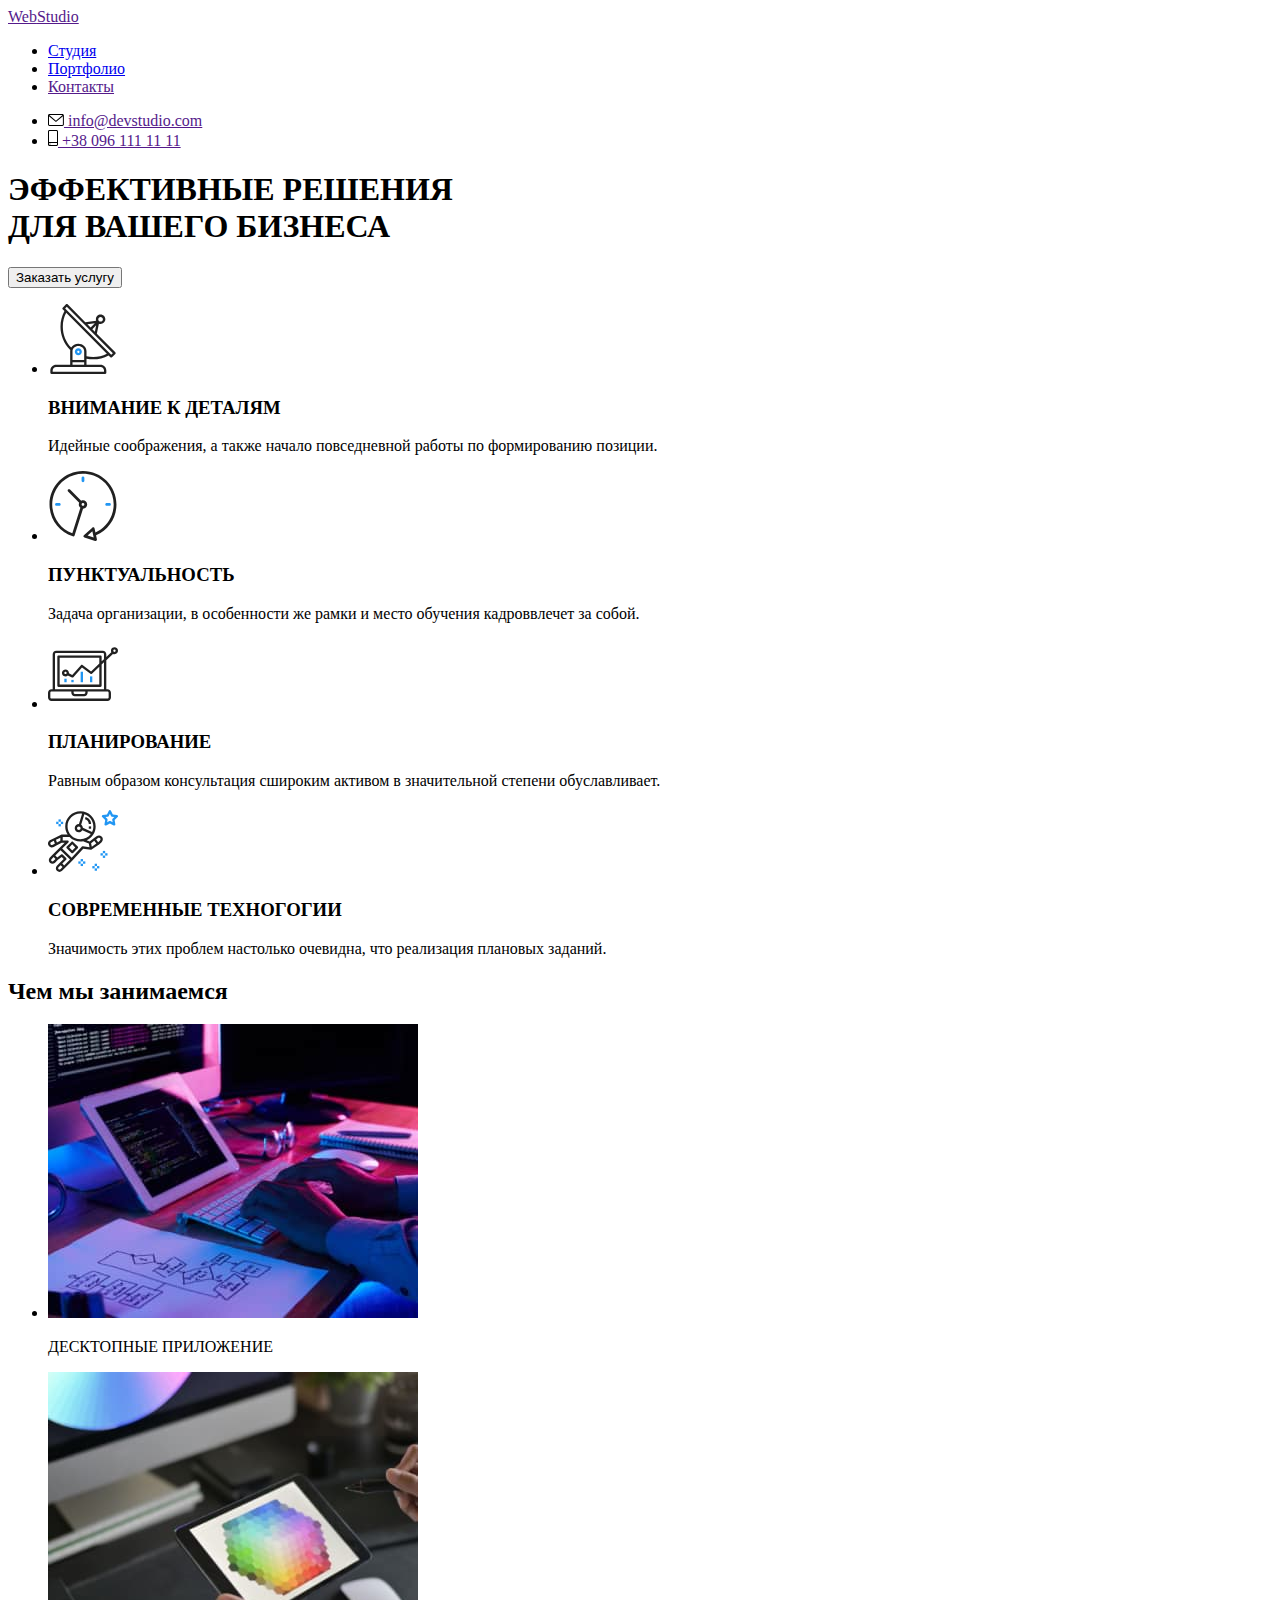
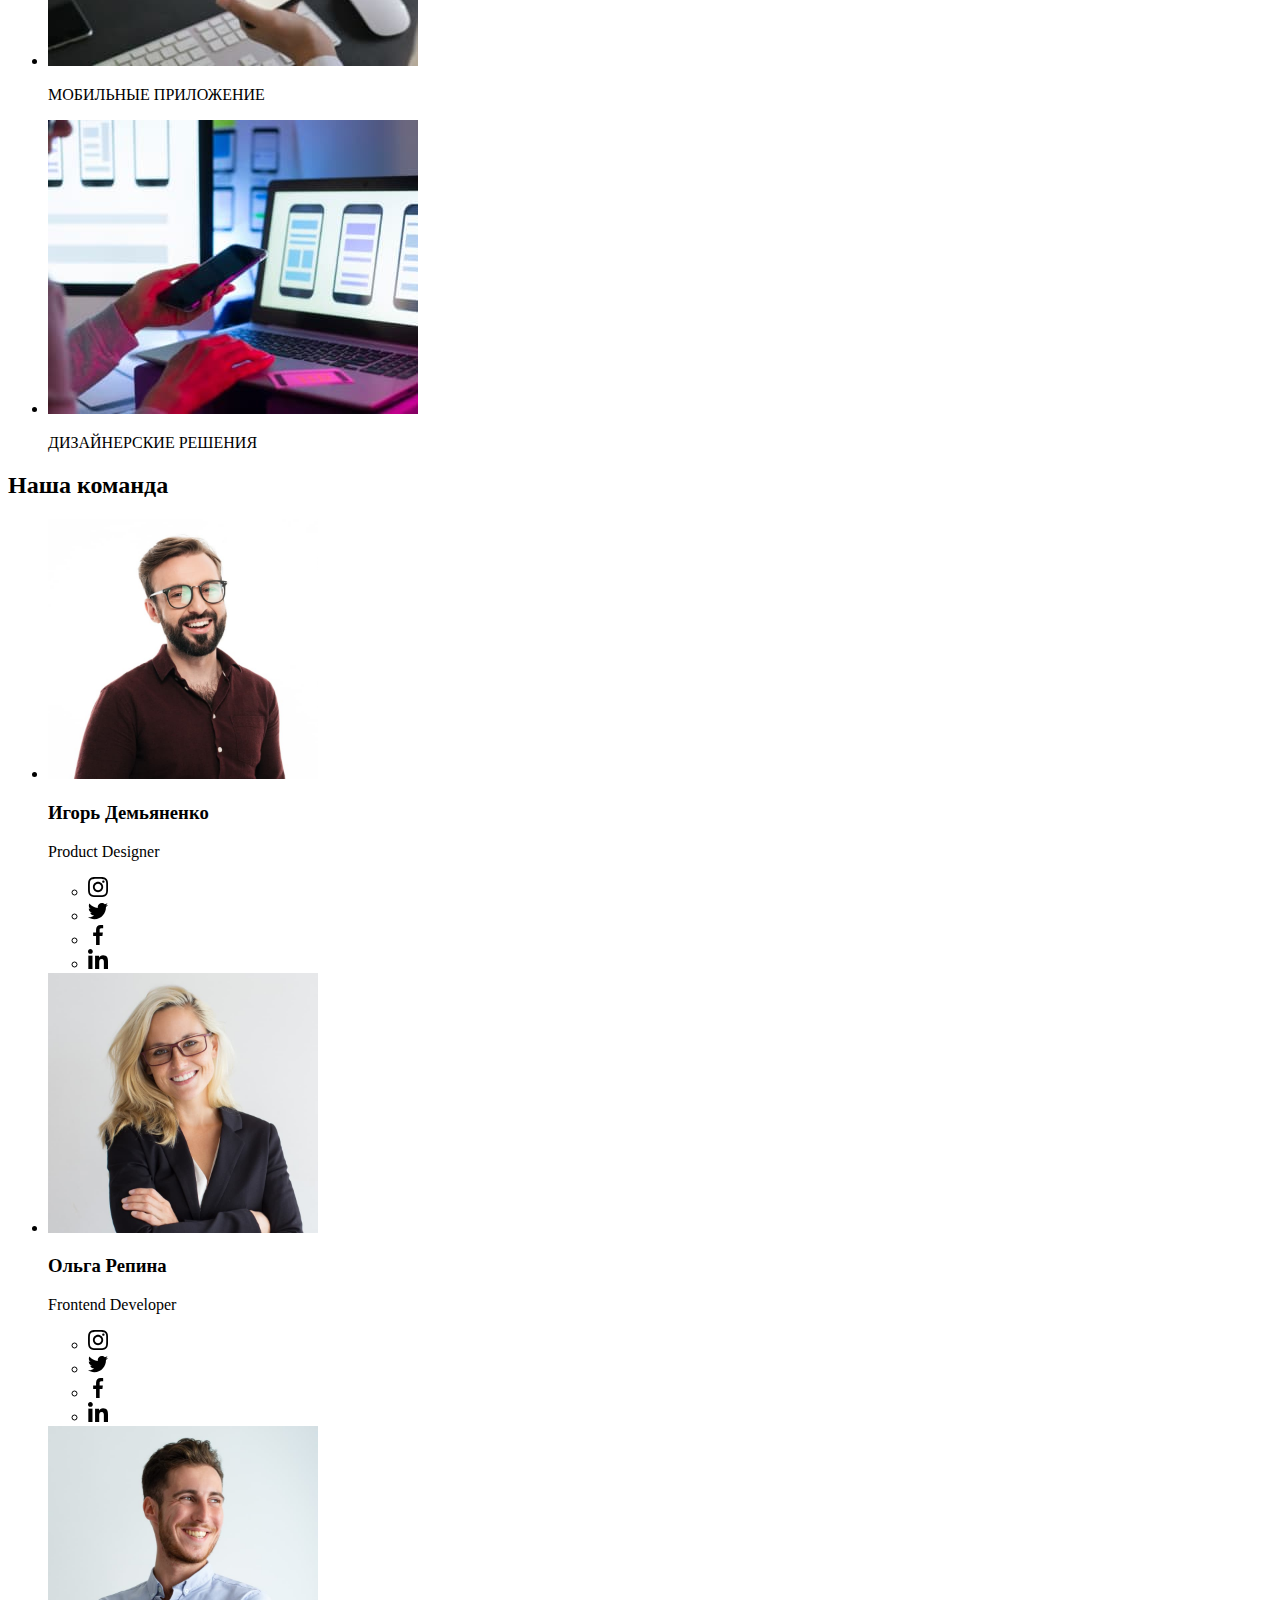
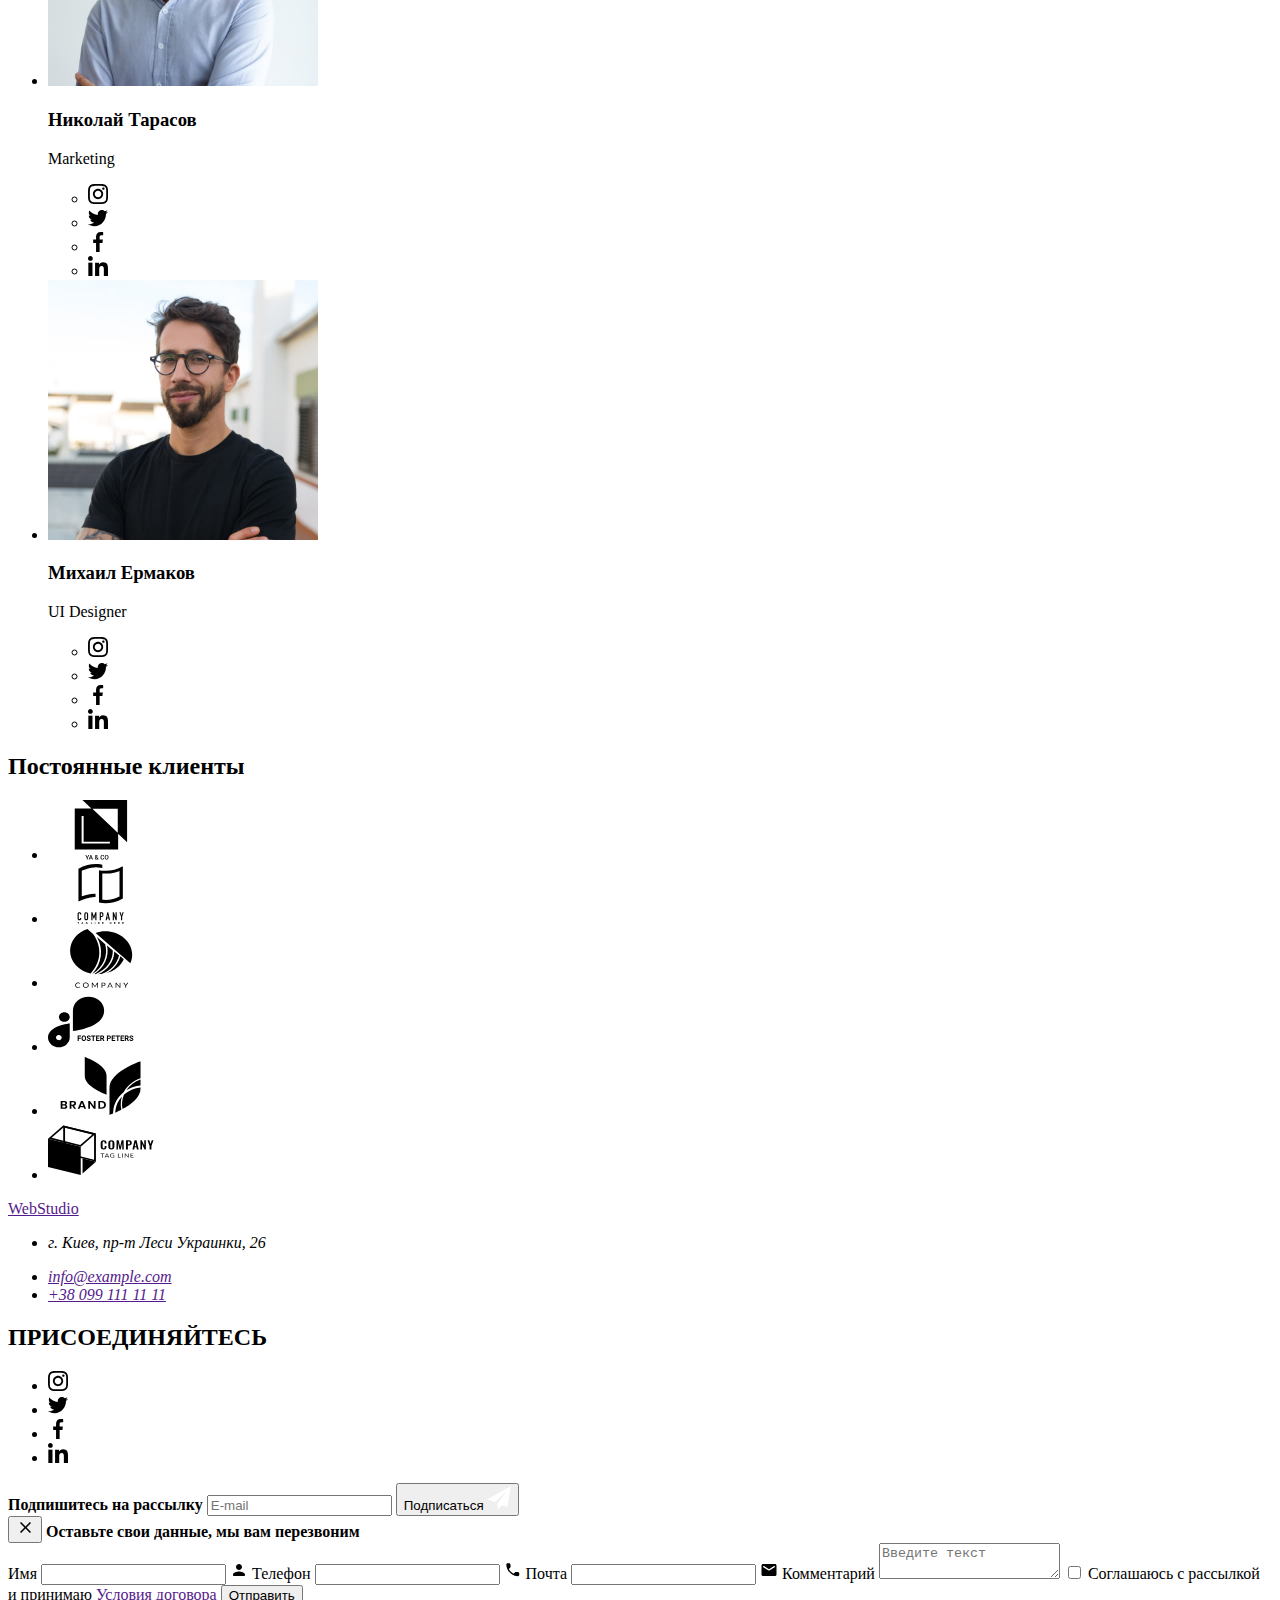
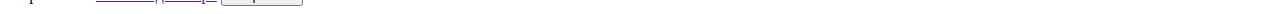
==== index.html @ acc5af5a "sass" ====
<!DOCTYPE html>
<html lang="en">
<head>
    <meta charset="UTF-8">
    <meta http-equiv="X-UA-Compatible" content="IE=edge">
    <meta name="viewport" content="width=device-width, initial-scale=1.0">
    <title>Document</title>
    <link rel="preconnect" href="https://fonts.googleapis.com">
<link rel="preconnect" href="https://fonts.gstatic.com" crossorigin>
<link href="https://fonts.googleapis.com/css2?family=Roboto:ital,wght@0,400;0,500;0,700;0,900;1,400;1,500;1,700;1,900&display=swap" rel="stylesheet">
<link rel="stylesheet" href="https://cdnjs.cloudflare.com/ajax/libs/modern-normalize/1.1.0/modern-normalize.min.css" integrity="sha512-wpPYUAdjBVSE4KJnH1VR1HeZfpl1ub8YT/NKx4PuQ5NmX2tKuGu6U/JRp5y+Y8XG2tV+wKQpNHVUX03MfMFn9Q==" crossorigin="anonymous" referrerpolicy="no-referrer" />
    
    <link rel="preconnect" href="https://fonts.googleapis.com">
    <link rel="preconnect" href="https://fonts.googleapis.com">
    <link rel="preconnect" href="https://fonts.gstatic.com" crossorigin>
    <link href="https://fonts.googleapis.com/css2?family=Raleway:wght@700&display=swap" rel="stylesheet">
    <link rel="stylesheet" href="./CSS/main.min.css">
<body class="body">
    <!-- header -->
   <header class="header-box">
       <div class="container flex">     
       <nav class="flex"><a href="" class="logo" lang="en">
        <span class="web">Web</span>Studio</a>
   <ul class="style-nav">
    <li class="list-style-main"><a href="./index.html" class="link-main currents">Студия</a></li>
    <li class="list-style"><a href="./porfolio.html" class="link"> Портфолио</a></li>
    <li class="list-style"> <a href="" class="link"> Контакты</a></li>
</ul>
    </nav>
    
        <ul class="auth-nav">
        <li class="linknav-list-left">
            <a href="" class="linknav linknav">
                <svg class="header-icon icon-left" width="16" height="12"><use href="./images/icons/sprite.svg#icon-envelope"></use></svg>
info@devstudio.com</a></li>
        <li class="linknav-list"><a href="" class="linknav">
            <svg class="header-icon" width="10" height="16"><use href="./images/icons/sprite.svg#icon-smartphone"></use></svg>
       +38 096 111 11 11</a></li>
        
    </ul>
    </div>
</header>


<main>
    <!-- ===========HERO============== -->

    <section class="main-title">
        <div class="container">
        <h1 class="title">ЭФФЕКТИВНЫЕ РЕШЕНИЯ<br>ДЛЯ ВАШЕГО БИЗНЕСА </h1>
        <button type="button" class="button" data-modal-open>Заказать услугу</button>
        </div>
    </section>



<section class="section">
<div class="container">

    <ul class="about">
        <li class="list"> <div class="bloks"> <svg width="70" height="70"><use href="./images/icons/sprite.svg#icon-antenna1"></use></svg>
</div><h3 class="headlines">ВНИМАНИЕ К ДЕТАЛЯМ</h3>
           <p class="plist">Идейные соображения, а также начало повседневной работы по формированию позиции.</p></li>
            <li class="list"> <div class="bloks">
<svg width="70" height="70"><use href="./images/icons/sprite.svg#icon-clock2"></use></svg>
</div><h3 class="headlines">ПУНКТУАЛЬНОСТЬ</h3>
               <p class="plist">Задача организации, в особенности же рамки и место обучения кадроввлечет за собой.</p></li>
                <li class="list"> <div class="bloks"><svg width="70" height="70"><use href="./images/icons/sprite.svg#icon-diagram3" ></use></svg>
</div><h3 class="headlines">ПЛАНИРОВАНИЕ</h3>
                   <p class="plist"> Равным образом консультация сшироким активом в значительной степени обуславливает.</p></li>
                    <li class="list"> <div class="bloks"><svg width="70" height="70"><use href="./images/icons/sprite.svg#icon-astronaut4"></use></svg>
</div><h3 class="headlines">СОВРЕМЕННЫЕ ТЕХНОГОГИИ</h3>
                       <p class="plist"> Значимость этих проблем настолько очевидна, что реализация плановых заданий.</p></li>
    </ul>
    </div>
    </section>
    <!-- /* ===============WHAT WE DO================= */ -->
    <section class="section section-whatwedo">
        <div class="container">
    <h2 class="main-headlines">Чем мы занимаемся</h2>
    <ul class="images">
        <li class="img-list"><div class="relat"><img src="./images/img1.jpg" width=370 height="294" alt="разработчик работает над проектом"><div class="absol"><p class="descrip">ДЕСКТОПНЫЕ ПРИЛОЖЕНИЕ</p></div></div></li>
        <li class="img-list"><div class="relat"><img src="./images/img2.jpg" width="370" height="294" alt="дизайнеры работают над мобильным приложением"><div class="absol"><p class="descrip">МОБИЛЬНЫЕ ПРИЛОЖЕНИЕ</p></div></div></li>
        <li class="img-list"><div class="relat"><img src="./images/img3.jpg" width="370" height="294" alt="креативный веб дизайнер выбирает цвет на планшете"><div class="absol"><p class="descrip">ДИЗАЙНЕРСКИЕ РЕШЕНИЯ</p></div></div></li>
    </ul>
    </div>
</section>

<!-- /* ==============TEAM============= */ -->
    <section class="our-team section">
        <div class="container">
        <h2 class="main-headlines-bot">Наша команда</h2>
        <ul class="all-employee">
            <li class="employee">
                
                <img src="./images/developer1.jpg" width="270" height="260" alt="Product Designer">
                <div class="cards-work"><h3 class="workers">Игорь Демьяненко</h3>
       <p class="positions">Product Designer</p><ul class="box-icons"><li class="social-link" ><a class="social-link-team" href=""><svg class="social-icon-team" height="20" width="20"><use href="./images/icons/sprite.svg#icon-instagram1"></use></svg></a></li>
    <li  class="social-link"><a href="" class="social-link-team"><svg class="social-icon-team" height="20" width="20"><use href="./images/icons/sprite.svg#icon-twitter2"></use></svg></a></li>
    <li  class="social-link"><a href="" class="social-link-team"><svg class="social-icon-team" height="20" width="20"><use href="./images/icons/sprite.svg#icon-facebook3"></use></svg></a></li>
    <li  class="social-link"><a href="" class="social-link-team"><svg class="social-icon-team" height="20" width="20"><use href="./images/icons/sprite.svg#icon-linkedin4"></use></svg></a></li></ul>
</div>
</li>

        <li class="employee">
            <img src="./images/developer2.jpg" width="270" height="260" alt="Frontend Developer">
            <div class="cards-work">
          <h3 class="workers">Ольга Репина</h3><p class="positions">Frontend Developer</p>
          <ul class="box-icons">
            <li class="social-link"><a class="social-link-team" href=""><svg class="social-icon-team" height="20" width="20"><use href="./images/icons/sprite.svg#icon-instagram1"></use></svg></a></li>
            <li class="social-link"><a class="social-link-team" href=""><svg class="social-icon-team" height="20" width="20"><use href="./images/icons/sprite.svg#icon-twitter2"></use></svg></a></li>
            <li class="social-link"><a class="social-link-team" href=""><svg class="social-icon-team" height="20" width="20"><use href="./images/icons/sprite.svg#icon-facebook3"></use></svg></a></li>
            <li class="social-link"><a class="social-link-team" href=""><svg class="social-icon-team" height="20" width="20"><use href="./images/icons/sprite.svg#icon-linkedin4"></use></svg></a></li>
          </ul>
        </div>
    </li>
        <li class="employee">
            
                <img src="./images/developer3.jpg" width="270" height="260" alt="Marketing">
                <div class="cards-work">
             <h3 class="workers">Николай Тарасов</h3><p class="positions">Marketing</p><ul class="box-icons">
                 <li class="social-link"><a class="social-link-team" href=""><svg class="social-icon-team" height="20" width="20">
                        <use href="./images/icons/sprite.svg#icon-instagram1"></use>
                    </svg></a></li>
                <li class="social-link"><a class="social-link-team" href=""><svg class="social-icon-team" height="20" width="20">
                        <use href="./images/icons/sprite.svg#icon-twitter2"></use>
                    </svg></a></li>
                <li class="social-link"><a class="social-link-team" href=""><svg class="social-icon-team" height="20" width="20">
                        <use href="./images/icons/sprite.svg#icon-facebook3"></use>
                    </svg></a></li>
                <li class="social-link"><a class="social-link-team" href=""><svg class="social-icon-team" height="20" width="20">
                        <use href="./images/icons/sprite.svg#icon-linkedin4"></use>
                    </svg></a></li>
             </ul>
</div>
    
</li>
        <li class="employee">
           
                <img src="./images/developer4.jpg" width="270" height="260" alt="UI Designer">
                <div class="cards-work">
              <h3 class="workers">Михаил Ермаков</h3><p class="positions">UI Designer</p><ul class="box-icons">
                  <li class="social-link"><a class="social-link-team" href=""><svg class="social-icon-team" height="20" width="20">
                        <use href="./images/icons/sprite.svg#icon-instagram1"></use>
                    </svg></a></li>
            <li class="social-link"><a class="social-link-team" href=""><svg class="social-icon-team" height="20" width="20">
                    <use href="./images/icons/sprite.svg#icon-twitter2"></use>
                </svg></a></li>
        <li class="social-link"><a class="social-link-team" href=""><svg class="social-icon-team" height="20" width="20">
                <use href="./images/icons/sprite.svg#icon-facebook3"></use>
            </svg></a></li>
    <li class="social-link"><a class="social-link-team" href=""><svg class="social-icon-team" height="20" width="20">
            <use href="./images/icons/sprite.svg#icon-linkedin4"></use>
        </svg></a></li></ul>
            </div>
    </li>

        </ul>
        </div>
    </section>
    <!-- ============================CLIENTS============================ -->
    <section class="section">
        <div class="container">
            <h2 class="hclient">Постоянные клиенты</h2>
<ul class="client-flex"><li class="client-list"><a class="client-link" href=""><svg class="client-icon" width="106" height="60"><use href="./images/icons/sprite2.svg#icon-group" ></use></svg></a></li>
<li class="client-list"><a class="client-link" href=""><svg class="client-icon" width="106" height="60"><use href="./images/icons/sprite2.svg#icon-group2" ></use></svg></a></li>
<li class="client-list"><a class="client-link" href=""><svg class="client-icon" width="106" height="60"><use href="./images/icons/sprite2.svg#icon-group3"></use></svg></a></li>
<li class="client-list"><a class="client-link" href=""><svg class="client-icon" width="106" height="60"><use href="./images/icons/sprite2.svg#icon-group4"></use></svg></a></li>
<li class="client-list"><a class="client-link" href=""><svg class="client-icon" width="106" height="60"><use href="./images/icons/sprite2.svg#icon-group5"></use></svg></a></li>
<li class="client-list"><a class="client-link" href=""><svg class="client-icon" width="106" height="60"><use href="./images/icons/sprite2.svg#icon-group6"></use></svg></a></li></ul>
    

        </div>
    </section>
</main>
<!-- /* ==================FOOTER====================== */ -->
    <footer class="downfooter">
        <div class="container footer-flex">
            
            <div>
        <a href="" class="logodown" lang="en">
            <span class="web">Web</span>Studio</a>
<address>
    <ul class="footer-list">
<li><p class="address">г. Киев, пр-т Леси Украинки, 26</p></li>
 <li class="list-nav"><a href="" class="linknav-footer">info@example.com</a></li>  
<li class="list-nav footer-address"> <a href="" class="linknav-footer"> +38 099 111 11 11</a></li>
</ul>
</address>
</div>
<div class="footer-social">
    <h2 class="social-h">ПРИСОЕДИНЯЙТЕСЬ</h2>
    <ul class="ul-flex"><li class="social-footer-list"><a class="social-link-footer" href=""><svg class="social-icon-footer" height="20" width="20"><use href="./images/icons/sprite.svg#icon-instagram1"></use></svg></a></li>
    <li class="social-footer-list"><a class="social-link-footer" href=""><svg class="social-icon-footer" height="20" width="20"><use href="./images/icons/sprite.svg#icon-twitter2"></use></svg></a></li>
    <li class="social-footer-list"><a class="social-link-footer" href=""><svg class="social-icon-footer" height="20" width="20"><use href="./images/icons/sprite.svg#icon-facebook3"></use></svg></a></li>
    <li class="social-footer-list"><a class="social-link-footer" href=""><svg class="social-icon-footer" height="20" width="20"><use href="./images/icons/sprite.svg#icon-linkedin4"></use></svg></a></li></ul>
</div>
<form action="footer-form">
    <b class="footer-b">Подпишитесь на рассылку</b>
    <span class="footer-span">
        <input type="email" name="user-email"  required placeholder="E-mail" class="footer-imput">
        <button type="submit" class="footer-button">Подписаться
            <svg width="24" height="24"><use href="./images/icons/sprite.svg#icon-icon-send"></use></svg>
        </button>
    </span>
</form>
</div>
    </footer>

<div class="backdrop is-hidden" data-modal>
<div class="modal">
    <button type="button" class="close-button" data-modal-close><svg height="18" width="18" class="close-icon">
        <use href=./images/icons/sprite.svg#icon-close-black-18dp-2-1></use>
    </svg>
        </button>
            <b class="modal-title">Оставьте свои данные, мы вам перезвоним</b>
            <form  class="modal-form">
            <!-- <div class="modal-field"> -->
               
                <label for="input-name" class="section-text modal-text"> Имя
                   <span class="input-wraper">
                <input type="text" id="input-name" name="user-name" class="modal-imput" minlength="2">
        <svg height="18" width="18" class="modal-icon">
            <use href=./images/icons/sprite.svg#icon-person-black-18dp-1></use>
        </svg>
    </span>
         </label>
            <label for="input-name" class="section-text modal-text"> Телефон
                <span class="input-wraper">
                    <input type="text" id="input-name"  name="user-form" class="modal-imput"
                     title="096-111-11-11"
                    required>
                    <svg height="18" width="18" class="modal-icon">
                        <use href=./images/icons/sprite.svg#icon-phone-black-18dp-1></use>
                    </svg>
                </span>
            </label>

        <label for="input-name" class="section-text modal-text">Почта
            <span class="input-wraper">
                <input type="text" id="input-name" name="user-email"
                 class="modal-imput" required>
                <svg height="18" width="18" class="modal-icon">
                    <use href=./images/icons/sprite.svg#icon-email-black-18dp-1></use>
                </svg>
            </span>
        </label>
        <label  class="section-text modal-text"> Комментарий
         <textarea name="user-comment"  class="comment" placeholder="Введите текст"></textarea>
               
        
        </label>
       <input type="checkbox" name="submit" id="accept-policy" class="modal-checkbox visual-hiden">
        <label for="accept-policy" class="modal-checkbox-label">Соглашаюсь с рассылкой и принимаю
             <a href="" class="modal-link">Условия договора</a></label>
             <button type="submit" class="modal-btn">Отправить</button>

        </form>
        
       </div>
</div>
<script src="./js/modal.js"></script>
</body>
</html>
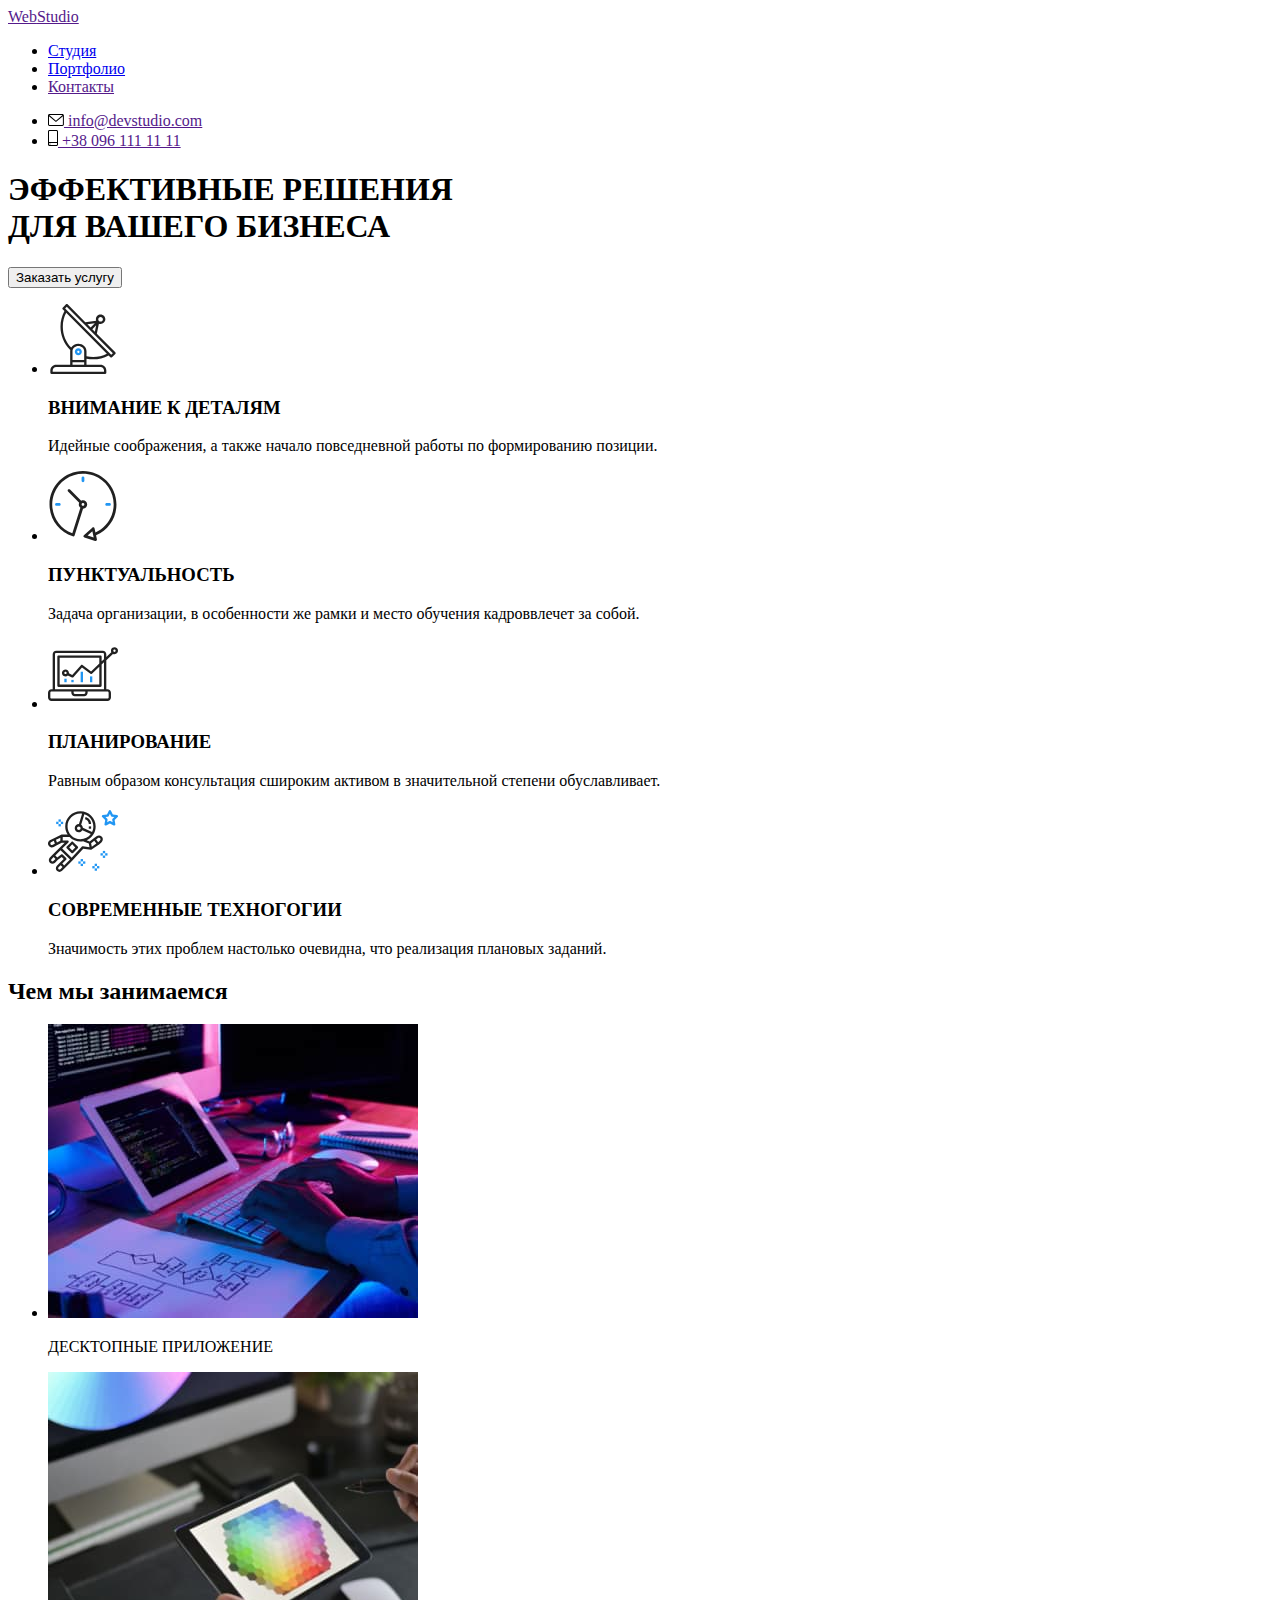
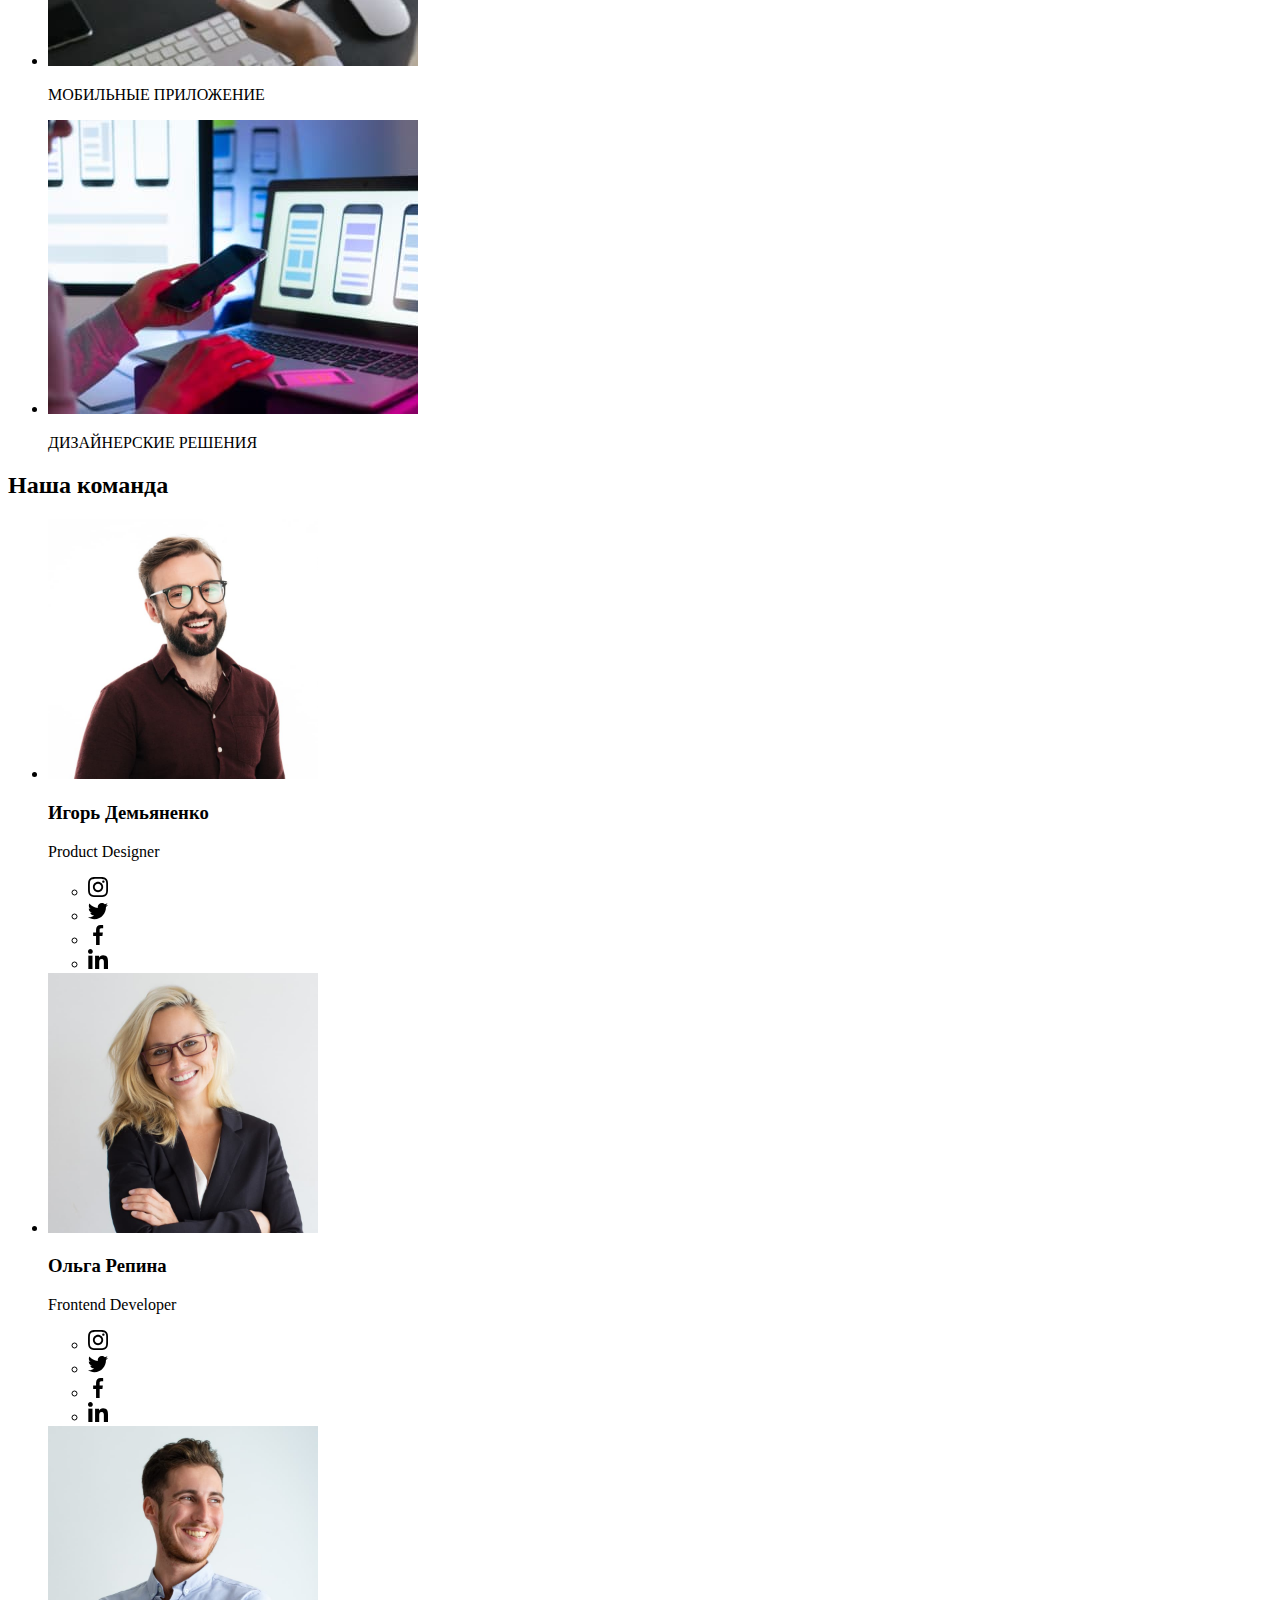
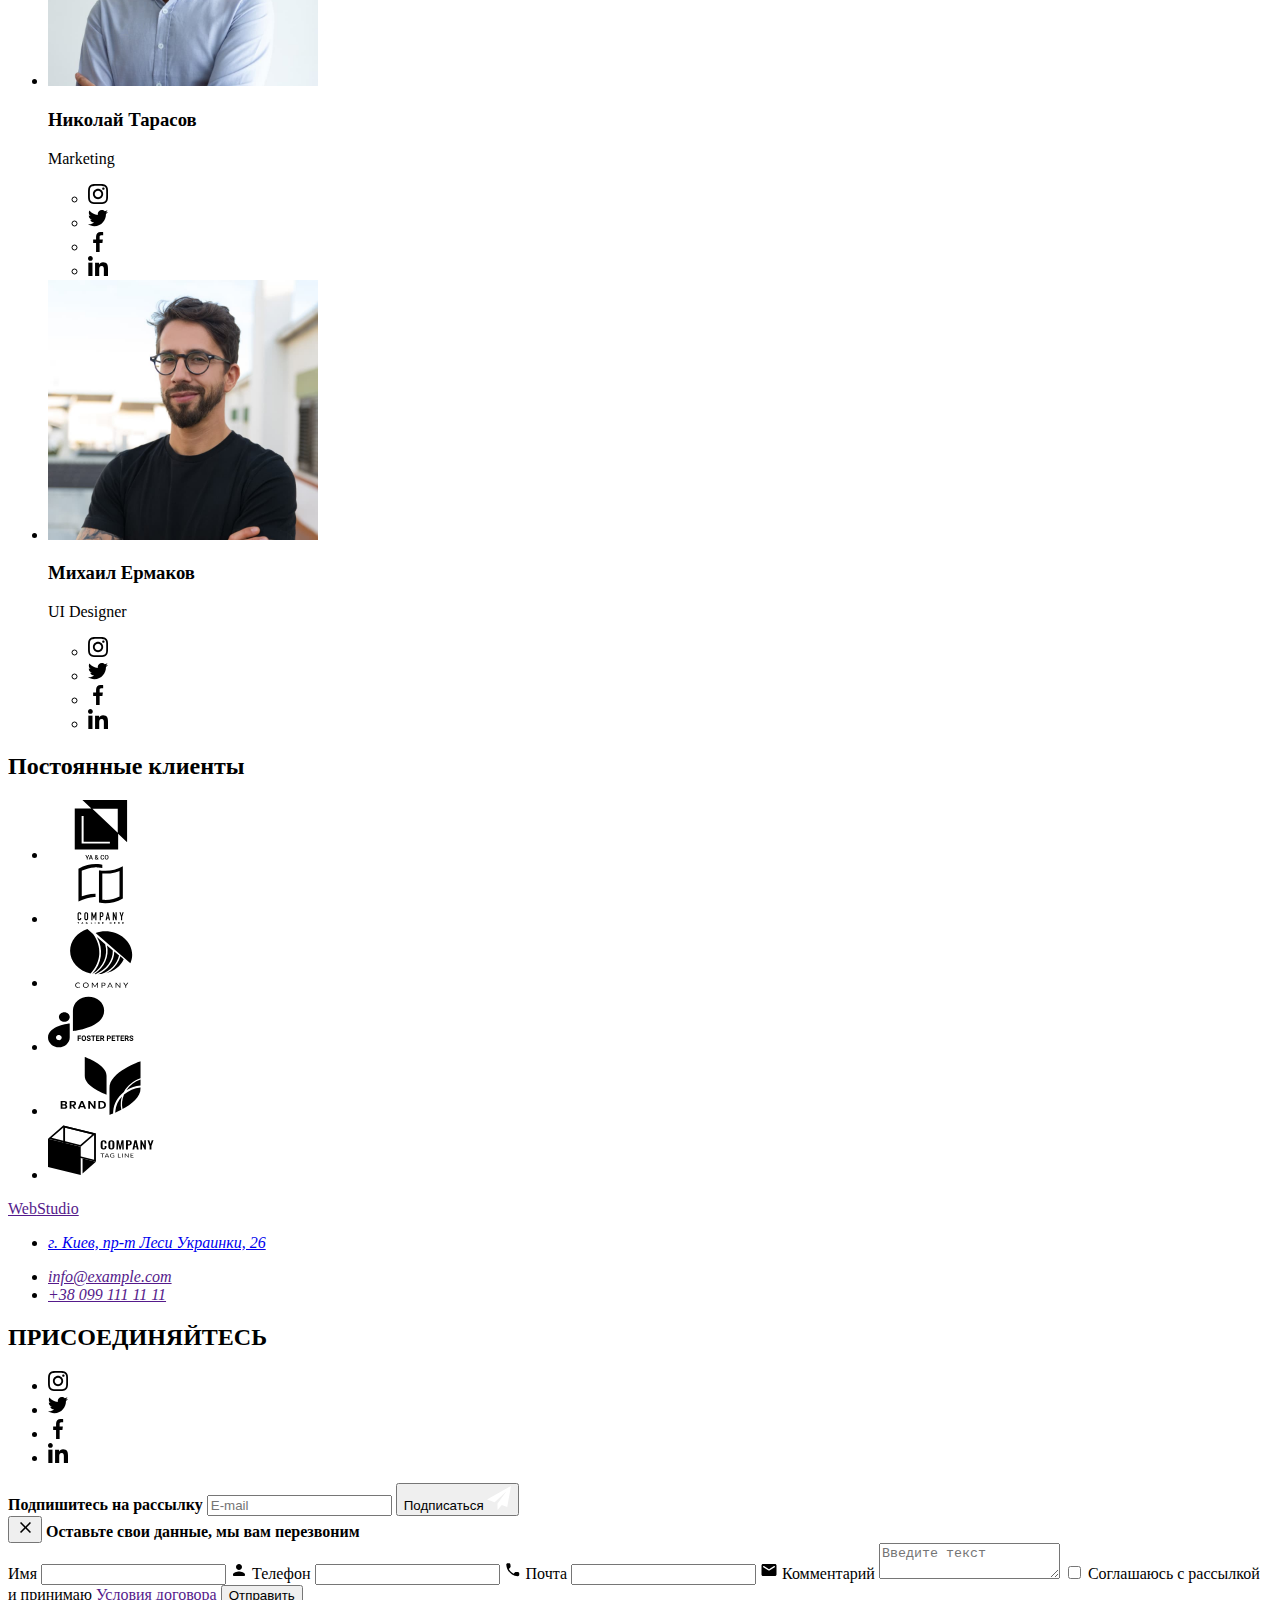
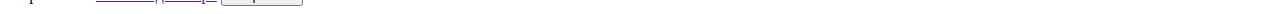
==== commit 686eec32: "rename/bem" ====
--- a/index.html
+++ b/index.html
@@ -21,19 +21,19 @@
        <div class="container flex">     
        <nav class="flex"><a href="" class="logo" lang="en">
         <span class="web">Web</span>Studio</a>
-   <ul class="style-nav">
-    <li class="list-style-main"><a href="./index.html" class="link-main currents">Студия</a></li>
-    <li class="list-style"><a href="./porfolio.html" class="link"> Портфолио</a></li>
-    <li class="list-style"> <a href="" class="link"> Контакты</a></li>
+   <ul class="menu">
+    <li class="menu__list-main"><a href="./index.html" class="menu__link-main currents">Студия</a></li>
+    <li class="menu__list"><a href="./porfolio.html" class="link"> Портфолио</a></li>
+    <li class="menu__list"> <a href="" class="link"> Контакты</a></li>
 </ul>
     </nav>
     
-        <ul class="auth-nav">
-        <li class="linknav-list-left">
-            <a href="" class="linknav linknav">
+        <ul class="menu-contact">
+        <li class="menu-contact__list-left">
+            <a href="" class="menu-contact__link">
                 <svg class="header-icon icon-left" width="16" height="12"><use href="./images/icons/sprite.svg#icon-envelope"></use></svg>
 info@devstudio.com</a></li>
-        <li class="linknav-list"><a href="" class="linknav">
+        <li class="menu-contact__list"><a href="" class="menu-contact__link">
             <svg class="header-icon" width="10" height="16"><use href="./images/icons/sprite.svg#icon-smartphone"></use></svg>
        +38 096 111 11 11</a></li>
         
@@ -174,31 +174,36 @@
     </section>
 </main>
 <!-- /* ==================FOOTER====================== */ -->
-    <footer class="downfooter">
-        <div class="container footer-flex">
+    <footer class="footer">
+        <div class="container footer__flex">
             
             <div>
         <a href="" class="logodown" lang="en">
             <span class="web">Web</span>Studio</a>
 <address>
     <ul class="footer-list">
-<li><p class="address">г. Киев, пр-т Леси Украинки, 26</p></li>
- <li class="list-nav"><a href="" class="linknav-footer">info@example.com</a></li>  
-<li class="list-nav footer-address"> <a href="" class="linknav-footer"> +38 099 111 11 11</a></li>
+<li><a class="footer__address" href="https://goo.gl/maps/vd5sE5UWaFMjiasX9"><p >г. Киев, пр-т Леси Украинки, 26</p></a></li>
+ <li class="footer__list"><a href="" class="footer__linknav">info@example.com</a></li>  
+<li class="footer__list"> <a href="" class="footer__linknav"> +38 099 111 11 11</a></li>
 </ul>
 </address>
 </div>
-<div class="footer-social">
-    <h2 class="social-h">ПРИСОЕДИНЯЙТЕСЬ</h2>
-    <ul class="ul-flex"><li class="social-footer-list"><a class="social-link-footer" href=""><svg class="social-icon-footer" height="20" width="20"><use href="./images/icons/sprite.svg#icon-instagram1"></use></svg></a></li>
-    <li class="social-footer-list"><a class="social-link-footer" href=""><svg class="social-icon-footer" height="20" width="20"><use href="./images/icons/sprite.svg#icon-twitter2"></use></svg></a></li>
-    <li class="social-footer-list"><a class="social-link-footer" href=""><svg class="social-icon-footer" height="20" width="20"><use href="./images/icons/sprite.svg#icon-facebook3"></use></svg></a></li>
-    <li class="social-footer-list"><a class="social-link-footer" href=""><svg class="social-icon-footer" height="20" width="20"><use href="./images/icons/sprite.svg#icon-linkedin4"></use></svg></a></li></ul>
+<div class="footer__social">
+    <h2 class="footer__social-h">ПРИСОЕДИНЯЙТЕСЬ</h2>
+    <ul class="footer__ul-flex">
+    <li class="footer__social-list">
+        <a class="footer__social-link" href=""><svg class="footer__social-icon" height="20" width="20"><use href="./images/icons/sprite.svg#icon-instagram1"></use></svg></a></li>
+    <li class="footer__social-list">
+        <a class="footer__social-link" href=""><svg class="footer__social-icon" height="20" width="20"><use href="./images/icons/sprite.svg#icon-twitter2"></use></svg></a></li>
+    <li class="footer__social-list">
+        <a class="footer__social-link" href=""><svg class="footer__social-icon" height="20" width="20"><use href="./images/icons/sprite.svg#icon-facebook3"></use></svg></a></li>
+    <li class="footer__social-list">
+        <a class="footer__social-link" href=""><svg class="footer__social-icon" height="20" width="20"><use href="./images/icons/sprite.svg#icon-linkedin4"></use></svg></a></li></ul>
 </div>
 <form action="footer-form">
-    <b class="footer-b">Подпишитесь на рассылку</b>
-    <span class="footer-span">
-        <input type="email" name="user-email"  required placeholder="E-mail" class="footer-imput">
+    <b class="footer-form__b">Подпишитесь на рассылку</b>
+    <span class="footer-form__span">
+        <input type="email" name="user-email"  required placeholder="E-mail" class="footer-form__imput">
         <button type="submit" class="footer-button">Подписаться
             <svg width="24" height="24"><use href="./images/icons/sprite.svg#icon-icon-send"></use></svg>
         </button>
@@ -206,7 +211,7 @@
 </form>
 </div>
     </footer>
-
+<!-- ===================END FOOTER================ -->
 <div class="backdrop is-hidden" data-modal>
 <div class="modal">
     <button type="button" class="close-button" data-modal-close><svg height="18" width="18" class="close-icon">
@@ -215,45 +220,45 @@
         </button>
             <b class="modal-title">Оставьте свои данные, мы вам перезвоним</b>
             <form  class="modal-form">
-            <!-- <div class="modal-field"> -->
+           
                
-                <label for="input-name" class="section-text modal-text"> Имя
-                   <span class="input-wraper">
-                <input type="text" id="input-name" name="user-name" class="modal-imput" minlength="2">
-        <svg height="18" width="18" class="modal-icon">
+                <label for="input-name" class="modal-form__text"> Имя
+                   <span class="modal-form__input-wrapper">
+                <input type="text" id="input-name" name="user-name" class="modal-form__input" minlength="2">
+        <svg height="18" width="18" class="modal-form__icon">
             <use href=./images/icons/sprite.svg#icon-person-black-18dp-1></use>
         </svg>
     </span>
          </label>
-            <label for="input-name" class="section-text modal-text"> Телефон
-                <span class="input-wraper">
-                    <input type="text" id="input-name"  name="user-form" class="modal-imput"
+            <label for="input-phone" class="modal-form__text"> Телефон
+                <span class="modal-form__input-wrapper">
+                    <input type="text" id="input-phone"  name="user-form" class="modal-form__input"
                      title="096-111-11-11"
                     required>
-                    <svg height="18" width="18" class="modal-icon">
+                    <svg height="18" width="18" class="modal-form__icon">
                         <use href=./images/icons/sprite.svg#icon-phone-black-18dp-1></use>
                     </svg>
                 </span>
             </label>
 
-        <label for="input-name" class="section-text modal-text">Почта
-            <span class="input-wraper">
-                <input type="text" id="input-name" name="user-email"
-                 class="modal-imput" required>
-                <svg height="18" width="18" class="modal-icon">
+        <label for="input-email" class="modal-form__text">Почта
+            <span class="modal-form__input-wrapper">
+                <input type="text" id="input-email" name="user-email"
+                 class="modal-form__input" required>
+                <svg height="18" width="18" class="modal-form__icon">
                     <use href=./images/icons/sprite.svg#icon-email-black-18dp-1></use>
                 </svg>
             </span>
         </label>
-        <label  class="section-text modal-text"> Комментарий
-         <textarea name="user-comment"  class="comment" placeholder="Введите текст"></textarea>
+        <label  class="modal-form__text"> Комментарий
+         <textarea name="user-comment"  class="modal-form__comment" placeholder="Введите текст"></textarea>
                
         
         </label>
        <input type="checkbox" name="submit" id="accept-policy" class="modal-checkbox visual-hiden">
         <label for="accept-policy" class="modal-checkbox-label">Соглашаюсь с рассылкой и принимаю
-             <a href="" class="modal-link">Условия договора</a></label>
-             <button type="submit" class="modal-btn">Отправить</button>
+             <a href="" class="modal-form__link">Условия договора</a></label>
+             <button type="submit" class="modal-form__btn">Отправить</button>
 
         </form>
         
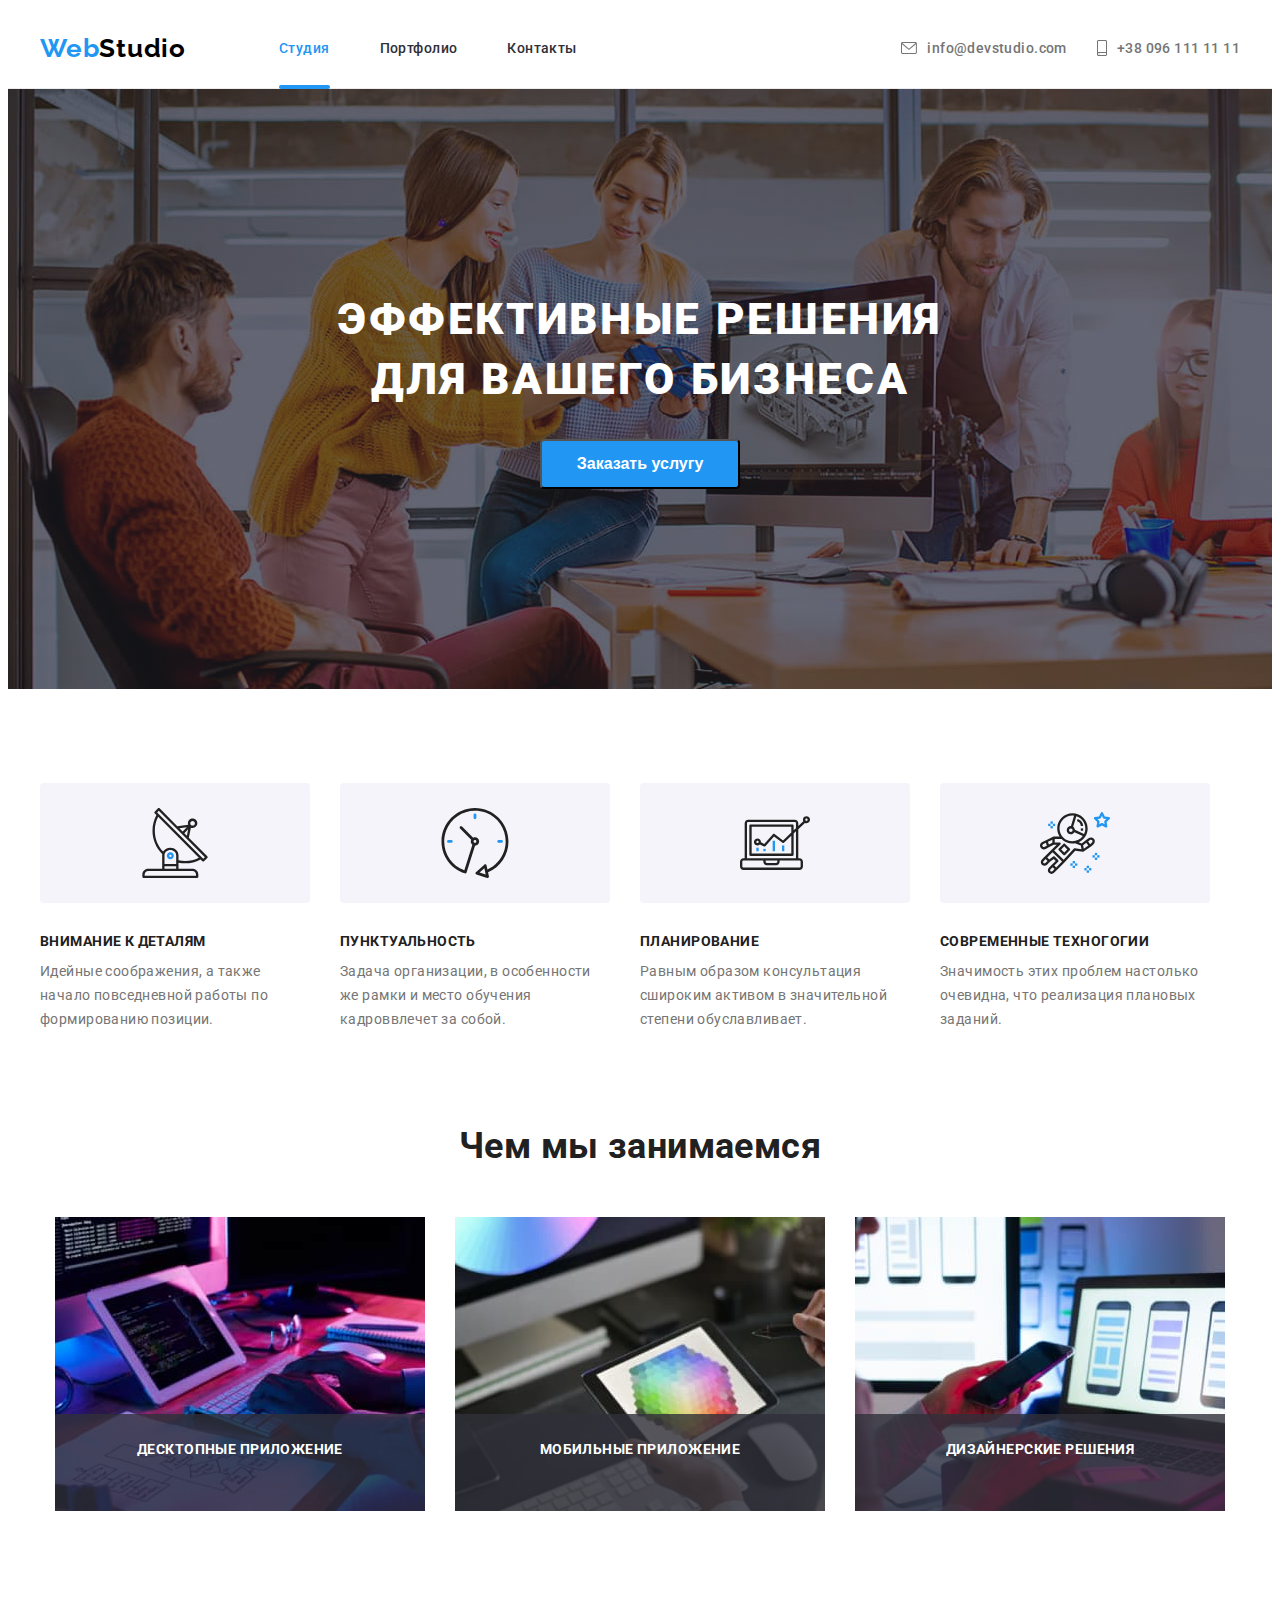
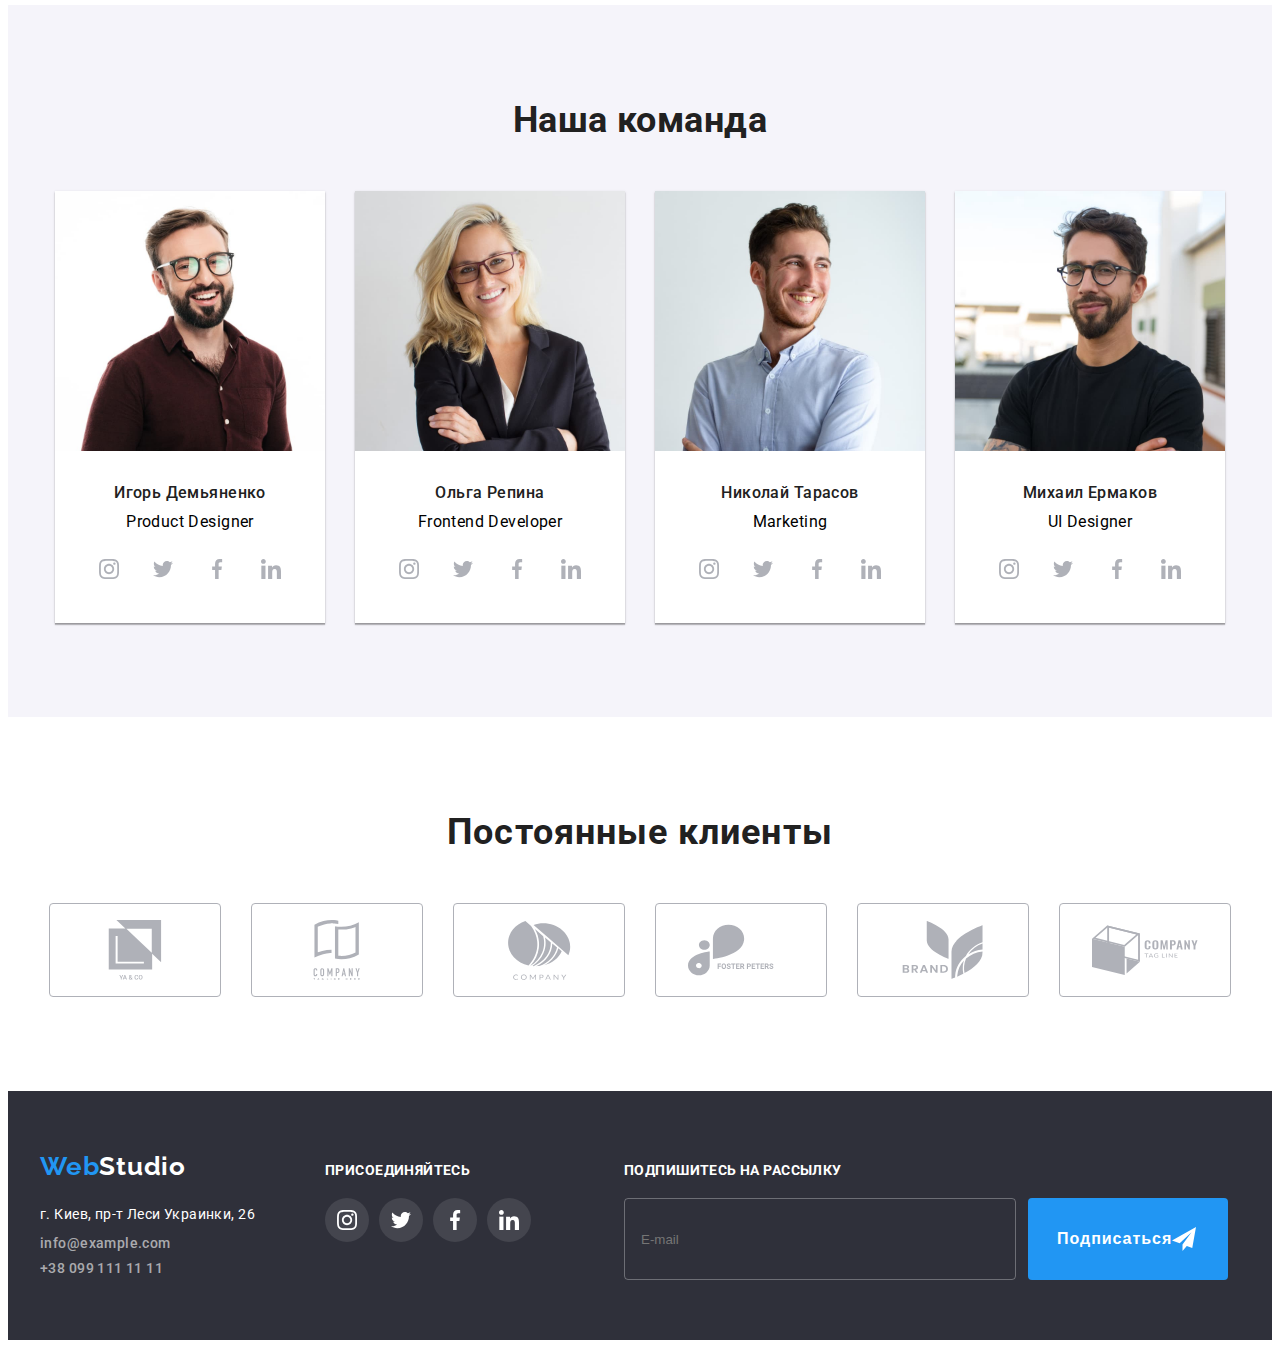
==== commit d5f56fd6: "Update index.html" ====
--- a/index.html
+++ b/index.html
@@ -14,7 +14,7 @@
     <link rel="preconnect" href="https://fonts.googleapis.com">
     <link rel="preconnect" href="https://fonts.gstatic.com" crossorigin>
     <link href="https://fonts.googleapis.com/css2?family=Raleway:wght@700&display=swap" rel="stylesheet">
-    <link rel="stylesheet" href="./CSS/main.min.css">
+    <link rel="stylesheet" href="./css/main.min.css">
 <body class="body">
     <!-- header -->
    <header class="header-box">
--- a/css/main.min.css
+++ b/css/main.min.css
@@ -0,0 +1,2 @@
+:root{--primary-text-color: #757575;--primary-heading-color: #212121;--accent-color: #2196f3;--primary-bacground-color: #f5f4fa;--secondary-text-color: #ffffff;--secondary-background-color: #2f303a}.visual-hiden{position:absolute !important;clip:rect(1px 1px 1px 1px);clip:rect(1px 1px 1px 1px);padding:0 !important;border:0 !important;height:1px !important;width:1px !important;overflow:hidden}.body{font-family:"Roboto", sans-serif;font-size:14px;font-weight:400;font-style:normal;letter-spacing:0.03em}address{font-style:normal}img{display:block}ul{list-style:none}p{margin:0}.h1 h2 h3 h4 h5 h6{margin-top:0px;margin-bottom:0px}.container{width:1200px;padding-left:15px;padding-right:15px;margin-right:auto;margin-left:auto}.section{padding-top:94px;padding-bottom:94px}.currents::after{content:"";display:block;position:absolute;bottom:-1px;width:100%;height:4px;background-color:#2196f3;border-radius:2px}.header-icon{margin-right:10px;transition-property:fill;transition-duration:250ms;transition-timing-function:cubic-bezier(0.4, 0, 0.2, 1);fill:var(--primary-text-color)}.header-icon:hover .linknav,.header-icon:focus .linknav{color:var(--accent-color);fill:var(--accent-color)}.web{color:var(--accent-color)}.logo{font-family:Raleway;font-weight:bold;font-size:26px;line-height:31px;letter-spacing:0.03em;color:black;text-decoration:none;display:inline-block}.menu-contact{display:flex;align-items:center;padding-left:0;margin:0px;margin-left:auto}.menu-contact.menu-contact__list+.menu-contact__list{margin-left:50px}.menu-contact__link{font-size:14px;line-height:16px;font-weight:500;text-decoration:none;list-style:none;color:var(--primary-text-color);display:flex;align-items:center;transition-property:background-color, color;transition-duration:250ms;transition-timing-function:cubic-bezier(0.4, 0, 0.2, 1)}.menu-contact__link:hover .header-icon,.menu-contact__link:focus .header-icon{fill:var(--accent-color)}.menu-contact__link:hover{color:var(--accent-color)}.menu-contact__list-left{display:flex;align-items:center;margin-right:30px}.menu-contact__list-left:hover .header-icon,.menu-contact__list-left:focus .header-icon{color:var(--accent-color);fill:var(--accent-color)}.link{display:block;font-size:14px;line-height:16px;font-weight:500;color:var(--secondary-background-color);text-decoration:none;padding-top:32px;padding-bottom:32px;transition-property:background-color, color;transition-duration:250ms;transition-timing-function:cubic-bezier(0.4, 0, 0.2, 1)}.link:hover,.link:focus{color:var(--accent-color)}.header-box{border-bottom:1px solid #ececec}.flex{display:flex;align-items:center}.menu{display:flex;margin-top:0px;margin-bottom:0px;padding-left:0px;justify-content:center;margin-left:93px;align-items:center}.logodown{font-family:Raleway;font-weight:bold;font-size:26px;line-height:31px;letter-spacing:0.03em;color:var(--secondary-text-color);text-decoration:none;display:inline-block;margin-bottom:20px}.footer{background-color:var(--secondary-background-color);padding-bottom:60px;padding-top:60px}.footer__flex{display:flex;align-items:baseline}.footer__address{margin-bottom:0px;margin-top:0px;text-align:left;font-size:14px;line-height:24px;color:var(--secondary-text-color);font-weight:400;cursor:pointer;text-decoration:none}.footer__address:hover,.footer__address:focus{color:var(--accent-color)}.footer__list{margin-top:9px}.footer__social{margin-left:70px;margin-right:93px}.footer__social-h{font-weight:700;font-size:14px;line-height:16px;letter-spacing:0.03em;margin:0;margin-bottom:20px;color:var(--secondary-text-color)}.footer__ul-flex{display:flex;margin:0%;padding:0%}.footer-list{padding-left:0px;margin:0px;font-style:normal}.footer__linknav{font-size:14px;line-height:16px;font-weight:500;text-decoration:none;list-style:none;color:rgba(255,255,255,0.6);display:inline-block;transition-property:color;transition-duration:250ms}.footer__linknav:focus,.footer__linknav:hover{color:var(--accent-color)}.footer__social-list+.footer__social-list{margin-left:10px}.footer__social-link{display:flex;align-items:center;justify-content:center;width:44px;height:44px;border-radius:50%;background-color:rgba(255,255,255,0.1);transition-property:background-color;transition-duration:250ms;transition-timing-function:cubic-bezier(0.4, 0, 0.2, 1)}.footer__social-link:hover,.footer__social-link:focus{background-color:var(--accent-color)}.footer__social-icon{fill:var(--secondary-text-color)}.footer-button{display:flex;align-items:center;font-weight:700;font-size:16px;letter-spacing:0.06em;line-height:1.87;background-color:var(--accent-color);color:var(--secondary-text-color);padding:10px 29px;min-width:200px;border:none;border-radius:4px;cursor:pointer}.footer-form__b{display:block;text-transform:uppercase;margin-bottom:20px;color:var(--secondary-text-color)}.footer-form__span{display:flex;justify-content:center}.footer-form__imput{width:358px;height:50px;border:1px solid rgba(255,255,255,0.3);border-radius:4px;padding:15px 16px;margin-right:12px;color:var(--secondary-text-color);background:none}.menu__link-main{position:relative;font-size:14px;line-height:16px;font-weight:500;color:var(--accent-color);text-decoration:none;list-style:none;display:block;padding-top:32px;padding-bottom:32px}.menu__list{margin-left:50px}.menu__linkp{display:block;font-size:14px;line-height:16px;font-weight:500;color:var(--secondary-background-color);text-decoration:none;padding-top:32px;padding-bottom:32px;transition-property:color;transition-duration:250ms;transition-timing-function:cubic-bezier(0.4, 0, 0.2, 1)}.menu__linkp:hover,.menu__linkp:focus{color:var(--accent-color)}.menu__linkp-main{position:relative;font-size:14px;line-height:16px;font-weight:500;color:var(--accent-color);text-decoration:none;list-style:none;display:block;padding-top:32px;padding-bottom:32px;margin-left:50px;margin-right:50px}.bloks{height:120px;display:flex;background:var(--primary-bacground-color);border-radius:4px;margin-bottom:30px;align-items:center;justify-content:center}.main-title{background:#c4c4c4;color:var(--secondary-text-color);text-align:center;margin-right:auto;margin-left:auto;padding-top:200px;padding-bottom:200px;background-image:linear-gradient(rgba(47,48,58,0.4), rgba(47,48,58,0.4)),url(../images/background.jpg);background-size:cover;max-width:1600px}.title{margin-bottom:30px;margin-top:0px;font-size:44px;line-height:60px;font-weight:900;letter-spacing:0.06em}.button{border-radius:4px;background-color:var(--accent-color);color:var(--secondary-text-color);font-size:16px;line-height:30px;font-weight:700;width:200px;height:50px;left:700px;top:430px;cursor:pointer;display:inline-block;transition-property:background-color, color;transition-duration:250ms;transition-timing-function:cubic-bezier(0.4, 0, 0.2, 1)}.button:hover{background-color:var(--accent-color);color:var(--secondary-text-color);cursor:pointer}.about{margin-top:0px;margin-bottom:0px;display:flex;padding-left:0px}.list+.list{margin-left:30px}.plist{font-size:14px;line-height:24px;margin-top:0px;margin-bottom:0px;width:270px;color:var(--primary-text-color)}.headlines{font-size:14px;line-height:16px;color:var(--primary-heading-color);font-weight:700;margin-top:0px;margin-bottom:10px}.main-headlines{font-size:36px;line-height:42px;font-weight:700;color:var(--primary-heading-color);margin-bottom:50px;text-align:center;margin-top:0}.section-whatwedo{padding-top:0}.images{margin-top:0px;display:flex;justify-content:center;padding:0px;margin-bottom:0px}.img-list{width:370px}.img-list+.img-list{margin-left:30px}.relat{position:relative}.absol{position:absolute;width:370px;height:70px;background-color:rgba(47,48,58,0.8);bottom:0;padding-top:27px}.descrip{font-weight:700;font-size:14px;line-height:16px;text-align:center;letter-spacing:0.03em;color:#ffffff}.box-icons{display:flex;padding:0;justify-content:center}.all-employee{padding-bottom:94px;margin-bottom:0px;margin-top:0px;display:flex;justify-content:center;padding:0}.employee+.employee{margin-left:30px}.employee{width:270px;background:var(--secondary-text-color);box-shadow:0px 1px 3px rgba(0,0,0,0.12),0px 1px 1px rgba(0,0,0,0.14),0px 2px 1px rgba(0,0,0,0.2)}.our-team{background-color:var(--primary-bacground-color);padding-top:94px;margin-left:0px}.main-headlines-bot{font-size:36px;line-height:42px;font-weight:700;color:var(--primary-heading-color);margin-bottom:50px;text-align:center;margin-top:0px}.workers{font-weight:500;font-size:16px;line-height:19px;text-align:center;color:var(--primary-heading-color);margin-bottom:10px;margin-top:0}.positions{font-size:16px;line-height:19px;font-weight:400;text-align:center;margin:0px;margin-bottom:16px}.cards-work{padding:32px 30px}.social-link-team{display:flex;align-items:center;justify-content:center;width:44px;height:44px;border-radius:50%;transition-property:fill, background-color;transition-duration:250ms;transition-timing-function:cubic-bezier(0.4, 0, 0.2, 1)}.social-link-team:hover .social-icon-team,.social-link-team:focus .social-icon-team{fill:#ffffff}.social-link-team:hover,.social-link-team:focus{background-color:var(--accent-color)}.social-icon-team{fill:#afb1b8;transition-property:bacground-color, fill;transition-duration:250ms;transition-timing-function:cubic-bezier(0.4, 0, 0.2, 1)}.social-link+.social-link{margin-left:10px}.hclient{font-style:normal;font-weight:700;font-size:36px;line-height:42px;text-align:center;letter-spacing:0.03em;color:var(--primary-heading-color);margin-top:0;margin-left:auto;margin-right:auto;margin-bottom:50px}.client-list+.client-list{margin-left:30px}.client-flex{display:flex;margin:0%;padding:0%;justify-content:center}.client-link{display:flex;align-items:center;justify-content:center;width:170px;height:92px;border:1px solid #afb1b8;transition-duration:250ms;border-radius:4px}.client-link:hover .client-icon,.client-link:focus .client-icon{fill:var(--accent-color)}.client-link:hover,.client-link:focus{border-color:var(--accent-color)}.client-icon{fill:#afb1b8;transition-property:fill;transition-duration:250ms;transition-timing-function:cubic-bezier(0.4, 0, 0.2, 1)}.portfolio-nav{font-weight:500;font-size:16px;line-height:1.62}.btns{display:flex;justify-content:center;padding-left:0px;margin:0px;margin-bottom:50px}.btns-list+.btns-list{margin-left:8px}.button-port{border-radius:4px;background-color:var(--primary-bacground-color);color:black;font-weight:500;font-size:16px;line-height:26px;cursor:pointer;border:0;padding:6px 22px;transition-property:background-color, color, box-shadow;transition-duration:250ms;transition-timing-function:cubic-bezier(0.4, 0, 0.2, 1)}.button-port:hover,.button-port:focus{background-color:var(--accent-color);color:var(--secondary-text-color);cursor:pointer;box-shadow:0px 3px 1px rgba(0,0,0,0.1),0px 1px 2px rgba(0,0,0,0.08),0px 2px 2px rgba(0,0,0,0.12)}.card{display:flex;flex-wrap:wrap;margin-top:0px;padding:0%}.card__list{box-sizing:border-box;min-width:370px}.card__list:not(:nth-last-child(3n+1)){margin-right:30px}.card__list:not(:nth-last-child(-n+3)){margin-bottom:30px}.card__link{position:relative;display:block;text-decoration:none;transition-property:box-shadow;transition-duration:250ms}.card__link:hover,.card__link:focus{box-shadow:0px 1px 1px rgba(0,0,0,0.12),0px 4px 4px rgba(0,0,0,0.06),1px 4px 6px rgba(0,0,0,0.16)}.card__link:hover .card__overlay{transform:translatex(0)}.card__wrapper{position:relative;overflow:hidden}.card__overlay{position:absolute;width:370px;height:294px;top:0;left:0;background-color:rgba(33,150,243,0.9);color:var(--secondary-text-color);transform:translatey(110%);transition:transform 250ms ease;padding:63px 24px}.card__describe{padding:20px 24px;border-bottom:1px solid #eeeeee;border-left:1px solid #eeeeee;border-right:1px solid #eeeeee}.card__sup-title{margin-bottom:4px;font-weight:bold;font-size:18px;line-height:36px;color:var(--primary-heading-color);margin-top:0;margin-left:auto;margin-right:auto}.card__description{margin-bottom:0;margin-top:0px;font-size:16px;line-height:30px;font-weight:400;color:var(--primary-text-color)}.backdrop{display:flex;align-items:center;justify-content:center;position:fixed;top:0;left:0;width:100%;height:100%;background-color:rgba(0,0,0,0.6);opacity:1;visibility:visible;pointer-events:auto;transition-property:opacity;transition-timing-function:cubic-bezier(0.4, 0, 0.2, 1);transition-duration:250ms}.backdrop.is-hidden{opacity:0;visibility:hidden;pointer-events:auto;transition-property:opacity;transition-timing-function:cubic-bezier(0.4, 0, 0.2, 1);transition-duration:250ms}.modal{position:relative;width:528px;height:581px;padding:40px;border-radius:4px;background-color:var(--primary-bacground-color)}.close-button{position:absolute;top:10px;right:10px;display:flex;align-items:center;justify-content:center;width:30px;height:30px;border:1px solid rgba(0,0,0,0.1);border-radius:50%;background-color:transparent;padding:0;cursor:pointer;transition-property:fill, opacity;transition-timing-function:cubic-bezier(0.4, 0, 0.2, 1);transition-duration:250ms}.close-button:hover,.close-button:focus{fill:var(--accent-color)}.modal-title{font-style:normal;font-weight:700;font-size:20px;line-height:23px;text-align:center;letter-spacing:0.03em;display:block;color:var(--primary-heading-color);margin-bottom:30px}.modal-form__text{display:block;font-weight:normal;font-size:12px;line-height:14px;letter-spacing:0.01em;color:var(--primary-text-color);margin-bottom:10px}.modal-form__input-wrapper{display:block;position:relative;margin-top:4px}.modal-form__input{background-color:var(--primary-bacground-color);border:1px solid rgba(33,33,33,0.2);border-radius:4px;width:100%;height:40px;padding-left:42px;outline:0;transition-property:border-color;transition-duration:250ms;transition-timing-function:cubic-bezier(0.4, 0, 0.2, 1)}.modal-form__input:focus{border-color:var(--accent-color)}.modal-form__input:focus+.modal-form__icon{fill:var(--accent-color)}.modal-form__icon{position:absolute;left:12px;bottom:12px;transition-property:fill;transition-duration:250ms;transition-timing-function:cubic-bezier(0.4, 0, 0.2, 1)}.modal-form__comment{width:100%;height:120px;border:1px solid rgba(33,33,33,0.2);border-radius:4px;margin-top:4px;padding:12px 16px;resize:none;transition-property:border-color;transition-duration:250ms;transition-timing-function:cubic-bezier(0.4, 0, 0.2, 1);outline:none}.modal-form__comment:focus{border-color:var(--accent-color)}.modal-form__link{color:var(--accent-color)}.modal-form__btn{width:200px;height:50px;margin-top:30px;margin-left:124px;margin-right:124px;background-color:var(--accent-color);color:var(--secondary-text-color);border:none;box-shadow:0px 4px 4px rgba(0,0,0,0.15);border-radius:4px}.modal-checkbox-label::before{display:block;content:"";width:18px;height:18px;border:1px solid #303030;border-radius:4px;cursor:pointer;margin-right:10px}.modal-checkbox-label{display:flex;align-items:center}.modal-checkbox:checked+.modal-checkbox-label::before{background-image:url(../images/icon-check-1.svg);background-size:contain;background-position:center}
+/*# sourceMappingURL=main.min.css.map */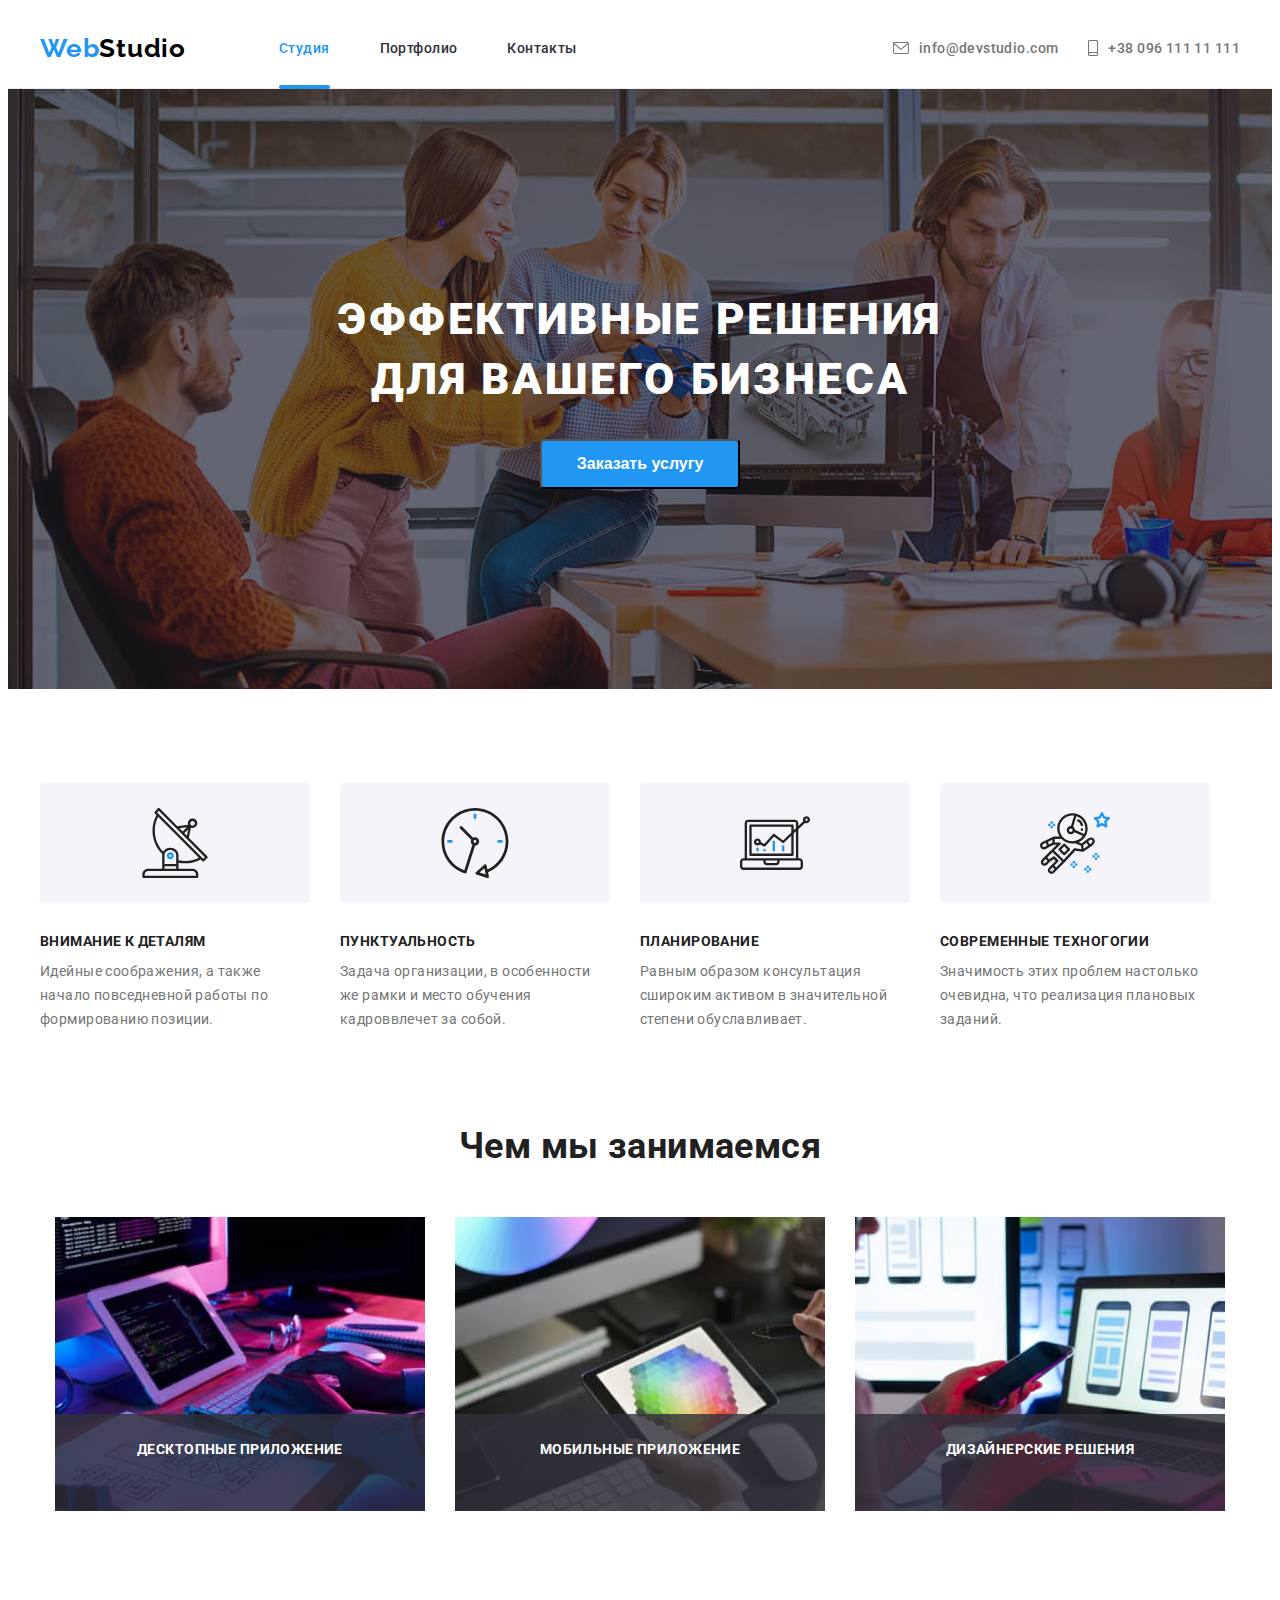
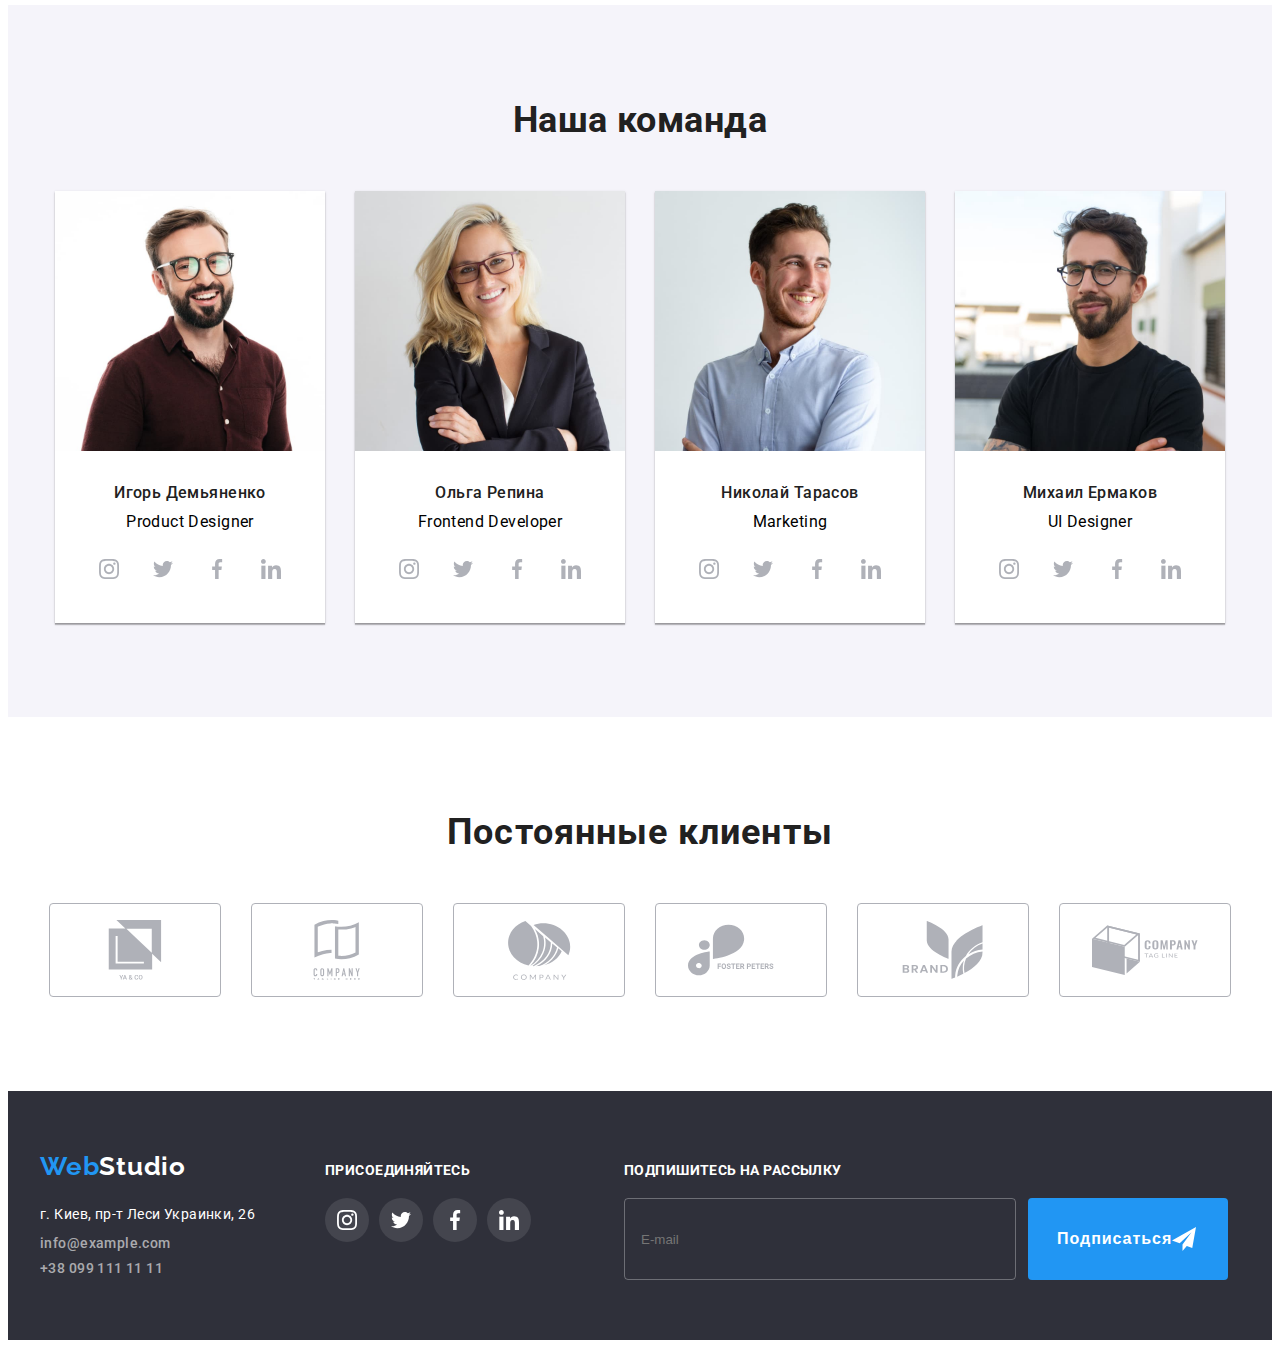
==== commit 2b14120a: "Update index.html" ====
--- a/index.html
+++ b/index.html
@@ -35,7 +35,7 @@
 info@devstudio.com</a></li>
         <li class="menu-contact__list"><a href="" class="menu-contact__link">
             <svg class="header-icon" width="10" height="16"><use href="./images/icons/sprite.svg#icon-smartphone"></use></svg>
-       +38 096 111 11 11</a></li>
+       +38 096 111 11 111</a></li>
         
     </ul>
     </div>
--- a/css/main.min.css
+++ b/css/main.min.css
@@ -1,2 +1,2 @@
-:root{--primary-text-color: #757575;--primary-heading-color: #212121;--accent-color: #2196f3;--primary-bacground-color: #f5f4fa;--secondary-text-color: #ffffff;--secondary-background-color: #2f303a}.visual-hiden{position:absolute !important;clip:rect(1px 1px 1px 1px);clip:rect(1px 1px 1px 1px);padding:0 !important;border:0 !important;height:1px !important;width:1px !important;overflow:hidden}.body{font-family:"Roboto", sans-serif;font-size:14px;font-weight:400;font-style:normal;letter-spacing:0.03em}address{font-style:normal}img{display:block}ul{list-style:none}p{margin:0}.h1 h2 h3 h4 h5 h6{margin-top:0px;margin-bottom:0px}.container{width:1200px;padding-left:15px;padding-right:15px;margin-right:auto;margin-left:auto}.section{padding-top:94px;padding-bottom:94px}.currents::after{content:"";display:block;position:absolute;bottom:-1px;width:100%;height:4px;background-color:#2196f3;border-radius:2px}.header-icon{margin-right:10px;transition-property:fill;transition-duration:250ms;transition-timing-function:cubic-bezier(0.4, 0, 0.2, 1);fill:var(--primary-text-color)}.header-icon:hover .linknav,.header-icon:focus .linknav{color:var(--accent-color);fill:var(--accent-color)}.web{color:var(--accent-color)}.logo{font-family:Raleway;font-weight:bold;font-size:26px;line-height:31px;letter-spacing:0.03em;color:black;text-decoration:none;display:inline-block}.menu-contact{display:flex;align-items:center;padding-left:0;margin:0px;margin-left:auto}.menu-contact.menu-contact__list+.menu-contact__list{margin-left:50px}.menu-contact__link{font-size:14px;line-height:16px;font-weight:500;text-decoration:none;list-style:none;color:var(--primary-text-color);display:flex;align-items:center;transition-property:background-color, color;transition-duration:250ms;transition-timing-function:cubic-bezier(0.4, 0, 0.2, 1)}.menu-contact__link:hover .header-icon,.menu-contact__link:focus .header-icon{fill:var(--accent-color)}.menu-contact__link:hover{color:var(--accent-color)}.menu-contact__list-left{display:flex;align-items:center;margin-right:30px}.menu-contact__list-left:hover .header-icon,.menu-contact__list-left:focus .header-icon{color:var(--accent-color);fill:var(--accent-color)}.link{display:block;font-size:14px;line-height:16px;font-weight:500;color:var(--secondary-background-color);text-decoration:none;padding-top:32px;padding-bottom:32px;transition-property:background-color, color;transition-duration:250ms;transition-timing-function:cubic-bezier(0.4, 0, 0.2, 1)}.link:hover,.link:focus{color:var(--accent-color)}.header-box{border-bottom:1px solid #ececec}.flex{display:flex;align-items:center}.menu{display:flex;margin-top:0px;margin-bottom:0px;padding-left:0px;justify-content:center;margin-left:93px;align-items:center}.logodown{font-family:Raleway;font-weight:bold;font-size:26px;line-height:31px;letter-spacing:0.03em;color:var(--secondary-text-color);text-decoration:none;display:inline-block;margin-bottom:20px}.footer{background-color:var(--secondary-background-color);padding-bottom:60px;padding-top:60px}.footer__flex{display:flex;align-items:baseline}.footer__address{margin-bottom:0px;margin-top:0px;text-align:left;font-size:14px;line-height:24px;color:var(--secondary-text-color);font-weight:400;cursor:pointer;text-decoration:none}.footer__address:hover,.footer__address:focus{color:var(--accent-color)}.footer__list{margin-top:9px}.footer__social{margin-left:70px;margin-right:93px}.footer__social-h{font-weight:700;font-size:14px;line-height:16px;letter-spacing:0.03em;margin:0;margin-bottom:20px;color:var(--secondary-text-color)}.footer__ul-flex{display:flex;margin:0%;padding:0%}.footer-list{padding-left:0px;margin:0px;font-style:normal}.footer__linknav{font-size:14px;line-height:16px;font-weight:500;text-decoration:none;list-style:none;color:rgba(255,255,255,0.6);display:inline-block;transition-property:color;transition-duration:250ms}.footer__linknav:focus,.footer__linknav:hover{color:var(--accent-color)}.footer__social-list+.footer__social-list{margin-left:10px}.footer__social-link{display:flex;align-items:center;justify-content:center;width:44px;height:44px;border-radius:50%;background-color:rgba(255,255,255,0.1);transition-property:background-color;transition-duration:250ms;transition-timing-function:cubic-bezier(0.4, 0, 0.2, 1)}.footer__social-link:hover,.footer__social-link:focus{background-color:var(--accent-color)}.footer__social-icon{fill:var(--secondary-text-color)}.footer-button{display:flex;align-items:center;font-weight:700;font-size:16px;letter-spacing:0.06em;line-height:1.87;background-color:var(--accent-color);color:var(--secondary-text-color);padding:10px 29px;min-width:200px;border:none;border-radius:4px;cursor:pointer}.footer-form__b{display:block;text-transform:uppercase;margin-bottom:20px;color:var(--secondary-text-color)}.footer-form__span{display:flex;justify-content:center}.footer-form__imput{width:358px;height:50px;border:1px solid rgba(255,255,255,0.3);border-radius:4px;padding:15px 16px;margin-right:12px;color:var(--secondary-text-color);background:none}.menu__link-main{position:relative;font-size:14px;line-height:16px;font-weight:500;color:var(--accent-color);text-decoration:none;list-style:none;display:block;padding-top:32px;padding-bottom:32px}.menu__list{margin-left:50px}.menu__linkp{display:block;font-size:14px;line-height:16px;font-weight:500;color:var(--secondary-background-color);text-decoration:none;padding-top:32px;padding-bottom:32px;transition-property:color;transition-duration:250ms;transition-timing-function:cubic-bezier(0.4, 0, 0.2, 1)}.menu__linkp:hover,.menu__linkp:focus{color:var(--accent-color)}.menu__linkp-main{position:relative;font-size:14px;line-height:16px;font-weight:500;color:var(--accent-color);text-decoration:none;list-style:none;display:block;padding-top:32px;padding-bottom:32px;margin-left:50px;margin-right:50px}.bloks{height:120px;display:flex;background:var(--primary-bacground-color);border-radius:4px;margin-bottom:30px;align-items:center;justify-content:center}.main-title{background:#c4c4c4;color:var(--secondary-text-color);text-align:center;margin-right:auto;margin-left:auto;padding-top:200px;padding-bottom:200px;background-image:linear-gradient(rgba(47,48,58,0.4), rgba(47,48,58,0.4)),url(../images/background.jpg);background-size:cover;max-width:1600px}.title{margin-bottom:30px;margin-top:0px;font-size:44px;line-height:60px;font-weight:900;letter-spacing:0.06em}.button{border-radius:4px;background-color:var(--accent-color);color:var(--secondary-text-color);font-size:16px;line-height:30px;font-weight:700;width:200px;height:50px;left:700px;top:430px;cursor:pointer;display:inline-block;transition-property:background-color, color;transition-duration:250ms;transition-timing-function:cubic-bezier(0.4, 0, 0.2, 1)}.button:hover{background-color:var(--accent-color);color:var(--secondary-text-color);cursor:pointer}.about{margin-top:0px;margin-bottom:0px;display:flex;padding-left:0px}.list+.list{margin-left:30px}.plist{font-size:14px;line-height:24px;margin-top:0px;margin-bottom:0px;width:270px;color:var(--primary-text-color)}.headlines{font-size:14px;line-height:16px;color:var(--primary-heading-color);font-weight:700;margin-top:0px;margin-bottom:10px}.main-headlines{font-size:36px;line-height:42px;font-weight:700;color:var(--primary-heading-color);margin-bottom:50px;text-align:center;margin-top:0}.section-whatwedo{padding-top:0}.images{margin-top:0px;display:flex;justify-content:center;padding:0px;margin-bottom:0px}.img-list{width:370px}.img-list+.img-list{margin-left:30px}.relat{position:relative}.absol{position:absolute;width:370px;height:70px;background-color:rgba(47,48,58,0.8);bottom:0;padding-top:27px}.descrip{font-weight:700;font-size:14px;line-height:16px;text-align:center;letter-spacing:0.03em;color:#ffffff}.box-icons{display:flex;padding:0;justify-content:center}.all-employee{padding-bottom:94px;margin-bottom:0px;margin-top:0px;display:flex;justify-content:center;padding:0}.employee+.employee{margin-left:30px}.employee{width:270px;background:var(--secondary-text-color);box-shadow:0px 1px 3px rgba(0,0,0,0.12),0px 1px 1px rgba(0,0,0,0.14),0px 2px 1px rgba(0,0,0,0.2)}.our-team{background-color:var(--primary-bacground-color);padding-top:94px;margin-left:0px}.main-headlines-bot{font-size:36px;line-height:42px;font-weight:700;color:var(--primary-heading-color);margin-bottom:50px;text-align:center;margin-top:0px}.workers{font-weight:500;font-size:16px;line-height:19px;text-align:center;color:var(--primary-heading-color);margin-bottom:10px;margin-top:0}.positions{font-size:16px;line-height:19px;font-weight:400;text-align:center;margin:0px;margin-bottom:16px}.cards-work{padding:32px 30px}.social-link-team{display:flex;align-items:center;justify-content:center;width:44px;height:44px;border-radius:50%;transition-property:fill, background-color;transition-duration:250ms;transition-timing-function:cubic-bezier(0.4, 0, 0.2, 1)}.social-link-team:hover .social-icon-team,.social-link-team:focus .social-icon-team{fill:#ffffff}.social-link-team:hover,.social-link-team:focus{background-color:var(--accent-color)}.social-icon-team{fill:#afb1b8;transition-property:bacground-color, fill;transition-duration:250ms;transition-timing-function:cubic-bezier(0.4, 0, 0.2, 1)}.social-link+.social-link{margin-left:10px}.hclient{font-style:normal;font-weight:700;font-size:36px;line-height:42px;text-align:center;letter-spacing:0.03em;color:var(--primary-heading-color);margin-top:0;margin-left:auto;margin-right:auto;margin-bottom:50px}.client-list+.client-list{margin-left:30px}.client-flex{display:flex;margin:0%;padding:0%;justify-content:center}.client-link{display:flex;align-items:center;justify-content:center;width:170px;height:92px;border:1px solid #afb1b8;transition-duration:250ms;border-radius:4px}.client-link:hover .client-icon,.client-link:focus .client-icon{fill:var(--accent-color)}.client-link:hover,.client-link:focus{border-color:var(--accent-color)}.client-icon{fill:#afb1b8;transition-property:fill;transition-duration:250ms;transition-timing-function:cubic-bezier(0.4, 0, 0.2, 1)}.portfolio-nav{font-weight:500;font-size:16px;line-height:1.62}.btns{display:flex;justify-content:center;padding-left:0px;margin:0px;margin-bottom:50px}.btns-list+.btns-list{margin-left:8px}.button-port{border-radius:4px;background-color:var(--primary-bacground-color);color:black;font-weight:500;font-size:16px;line-height:26px;cursor:pointer;border:0;padding:6px 22px;transition-property:background-color, color, box-shadow;transition-duration:250ms;transition-timing-function:cubic-bezier(0.4, 0, 0.2, 1)}.button-port:hover,.button-port:focus{background-color:var(--accent-color);color:var(--secondary-text-color);cursor:pointer;box-shadow:0px 3px 1px rgba(0,0,0,0.1),0px 1px 2px rgba(0,0,0,0.08),0px 2px 2px rgba(0,0,0,0.12)}.card{display:flex;flex-wrap:wrap;margin-top:0px;padding:0%}.card__list{box-sizing:border-box;min-width:370px}.card__list:not(:nth-last-child(3n+1)){margin-right:30px}.card__list:not(:nth-last-child(-n+3)){margin-bottom:30px}.card__link{position:relative;display:block;text-decoration:none;transition-property:box-shadow;transition-duration:250ms}.card__link:hover,.card__link:focus{box-shadow:0px 1px 1px rgba(0,0,0,0.12),0px 4px 4px rgba(0,0,0,0.06),1px 4px 6px rgba(0,0,0,0.16)}.card__link:hover .card__overlay{transform:translatex(0)}.card__wrapper{position:relative;overflow:hidden}.card__overlay{position:absolute;width:370px;height:294px;top:0;left:0;background-color:rgba(33,150,243,0.9);color:var(--secondary-text-color);transform:translatey(110%);transition:transform 250ms ease;padding:63px 24px}.card__describe{padding:20px 24px;border-bottom:1px solid #eeeeee;border-left:1px solid #eeeeee;border-right:1px solid #eeeeee}.card__sup-title{margin-bottom:4px;font-weight:bold;font-size:18px;line-height:36px;color:var(--primary-heading-color);margin-top:0;margin-left:auto;margin-right:auto}.card__description{margin-bottom:0;margin-top:0px;font-size:16px;line-height:30px;font-weight:400;color:var(--primary-text-color)}.backdrop{display:flex;align-items:center;justify-content:center;position:fixed;top:0;left:0;width:100%;height:100%;background-color:rgba(0,0,0,0.6);opacity:1;visibility:visible;pointer-events:auto;transition-property:opacity;transition-timing-function:cubic-bezier(0.4, 0, 0.2, 1);transition-duration:250ms}.backdrop.is-hidden{opacity:0;visibility:hidden;pointer-events:auto;transition-property:opacity;transition-timing-function:cubic-bezier(0.4, 0, 0.2, 1);transition-duration:250ms}.modal{position:relative;width:528px;height:581px;padding:40px;border-radius:4px;background-color:var(--primary-bacground-color)}.close-button{position:absolute;top:10px;right:10px;display:flex;align-items:center;justify-content:center;width:30px;height:30px;border:1px solid rgba(0,0,0,0.1);border-radius:50%;background-color:transparent;padding:0;cursor:pointer;transition-property:fill, opacity;transition-timing-function:cubic-bezier(0.4, 0, 0.2, 1);transition-duration:250ms}.close-button:hover,.close-button:focus{fill:var(--accent-color)}.modal-title{font-style:normal;font-weight:700;font-size:20px;line-height:23px;text-align:center;letter-spacing:0.03em;display:block;color:var(--primary-heading-color);margin-bottom:30px}.modal-form__text{display:block;font-weight:normal;font-size:12px;line-height:14px;letter-spacing:0.01em;color:var(--primary-text-color);margin-bottom:10px}.modal-form__input-wrapper{display:block;position:relative;margin-top:4px}.modal-form__input{background-color:var(--primary-bacground-color);border:1px solid rgba(33,33,33,0.2);border-radius:4px;width:100%;height:40px;padding-left:42px;outline:0;transition-property:border-color;transition-duration:250ms;transition-timing-function:cubic-bezier(0.4, 0, 0.2, 1)}.modal-form__input:focus{border-color:var(--accent-color)}.modal-form__input:focus+.modal-form__icon{fill:var(--accent-color)}.modal-form__icon{position:absolute;left:12px;bottom:12px;transition-property:fill;transition-duration:250ms;transition-timing-function:cubic-bezier(0.4, 0, 0.2, 1)}.modal-form__comment{width:100%;height:120px;border:1px solid rgba(33,33,33,0.2);border-radius:4px;margin-top:4px;padding:12px 16px;resize:none;transition-property:border-color;transition-duration:250ms;transition-timing-function:cubic-bezier(0.4, 0, 0.2, 1);outline:none}.modal-form__comment:focus{border-color:var(--accent-color)}.modal-form__link{color:var(--accent-color)}.modal-form__btn{width:200px;height:50px;margin-top:30px;margin-left:124px;margin-right:124px;background-color:var(--accent-color);color:var(--secondary-text-color);border:none;box-shadow:0px 4px 4px rgba(0,0,0,0.15);border-radius:4px}.modal-checkbox-label::before{display:block;content:"";width:18px;height:18px;border:1px solid #303030;border-radius:4px;cursor:pointer;margin-right:10px}.modal-checkbox-label{display:flex;align-items:center}.modal-checkbox:checked+.modal-checkbox-label::before{background-image:url(../images/icon-check-1.svg);background-size:contain;background-position:center}
+:root{--primary-text-color: #757575;--primary-heading-color: #212121;--accent-color: #2196f3;--primary-bacground-color: #f5f4fa;--secondary-text-color: #ffffff;--secondary-background-color: #2f303a;--main-font: "Roboto", sans-serif}.visual-hiden{position:absolute !important;clip:rect(1px 1px 1px 1px);clip:rect(1px 1px 1px 1px);padding:0 !important;border:0 !important;height:1px !important;width:1px !important;overflow:hidden}.body{font-family:var(--main-font);font-size:14px;font-weight:400;font-style:normal;letter-spacing:0.03em}address{font-style:normal}img{display:block}ul{list-style:none}p{margin:0}.h1 h2 h3 h4 h5 h6{margin-top:0px;margin-bottom:0px}.container{width:1200px;padding-left:15px;padding-right:15px;margin-right:auto;margin-left:auto}.section{padding-top:94px;padding-bottom:94px}.currents::after{content:"";display:block;position:absolute;bottom:-1px;width:100%;height:4px;background-color:#2196f3;border-radius:2px}.header-icon{margin-right:10px;transition-property:fill;transition-duration:250ms;transition-timing-function:cubic-bezier(0.4, 0, 0.2, 1);fill:var(--primary-text-color)}.header-icon:hover .linknav,.header-icon:focus .linknav{color:var(--accent-color);fill:var(--accent-color)}.web{color:var(--accent-color)}.logo{font-family:Raleway;font-weight:bold;font-size:26px;line-height:31px;letter-spacing:0.03em;color:black;text-decoration:none;display:inline-block}.menu-contact{display:flex;align-items:center;padding-left:0;margin:0px;margin-left:auto}.menu-contact.menu-contact__list+.menu-contact__list{margin-left:50px}.menu-contact__link{font-size:14px;line-height:16px;font-weight:500;text-decoration:none;list-style:none;color:var(--primary-text-color);display:flex;align-items:center;transition-property:background-color, color;transition-duration:250ms;transition-timing-function:cubic-bezier(0.4, 0, 0.2, 1)}.menu-contact__link:hover .header-icon,.menu-contact__link:focus .header-icon{fill:var(--accent-color)}.menu-contact__link:hover{color:var(--accent-color)}.menu-contact__list-left{display:flex;align-items:center;margin-right:30px}.menu-contact__list-left:hover .header-icon,.menu-contact__list-left:focus .header-icon{color:var(--accent-color);fill:var(--accent-color)}.link{display:block;font-size:14px;line-height:16px;font-weight:500;color:var(--secondary-background-color);text-decoration:none;padding-top:32px;padding-bottom:32px;transition-property:background-color, color;transition-duration:250ms;transition-timing-function:cubic-bezier(0.4, 0, 0.2, 1)}.link:hover,.link:focus{color:var(--accent-color)}.header-box{border-bottom:1px solid #ececec}.flex{display:flex;align-items:center}.menu{display:flex;margin-top:0px;margin-bottom:0px;padding-left:0px;justify-content:center;margin-left:93px;align-items:center}.logodown{font-family:Raleway;font-weight:bold;font-size:26px;line-height:31px;letter-spacing:0.03em;color:var(--secondary-text-color);text-decoration:none;display:inline-block;margin-bottom:20px}.footer{background-color:var(--secondary-background-color);padding-bottom:60px;padding-top:60px}.footer__flex{display:flex;align-items:baseline}.footer__address{margin-bottom:0px;margin-top:0px;text-align:left;font-size:14px;line-height:24px;color:var(--secondary-text-color);font-weight:400;cursor:pointer;text-decoration:none}.footer__address:hover,.footer__address:focus{color:var(--accent-color)}.footer__list{margin-top:9px}.footer__social{margin-left:70px;margin-right:93px}.footer__social-h{font-weight:700;font-size:14px;line-height:16px;letter-spacing:0.03em;margin:0;margin-bottom:20px;color:var(--secondary-text-color)}.footer__ul-flex{display:flex;margin:0%;padding:0%}.footer-list{padding-left:0px;margin:0px;font-style:normal}.footer__linknav{font-size:14px;line-height:16px;font-weight:500;text-decoration:none;list-style:none;color:rgba(255,255,255,0.6);display:inline-block;transition-property:color;transition-duration:250ms}.footer__linknav:focus,.footer__linknav:hover{color:var(--accent-color)}.footer__social-list+.footer__social-list{margin-left:10px}.footer__social-link{display:flex;align-items:center;justify-content:center;width:44px;height:44px;border-radius:50%;background-color:rgba(255,255,255,0.1);transition-property:background-color;transition-duration:250ms;transition-timing-function:cubic-bezier(0.4, 0, 0.2, 1)}.footer__social-link:hover,.footer__social-link:focus{background-color:var(--accent-color)}.footer__social-icon{fill:var(--secondary-text-color)}.footer-button{display:flex;align-items:center;font-weight:700;font-size:16px;letter-spacing:0.06em;line-height:1.87;background-color:var(--accent-color);color:var(--secondary-text-color);padding:10px 29px;min-width:200px;border:none;border-radius:4px;cursor:pointer}.footer-form__b{display:block;text-transform:uppercase;margin-bottom:20px;color:var(--secondary-text-color)}.footer-form__span{display:flex;justify-content:center}.footer-form__imput{width:358px;height:50px;border:1px solid rgba(255,255,255,0.3);border-radius:4px;padding:15px 16px;margin-right:12px;color:var(--secondary-text-color);background:none}.menu__link-main{position:relative;font-size:14px;line-height:16px;font-weight:500;color:var(--accent-color);text-decoration:none;list-style:none;display:block;padding-top:32px;padding-bottom:32px}.menu__list{margin-left:50px}.menu__linkp{display:block;font-size:14px;line-height:16px;font-weight:500;color:var(--secondary-background-color);text-decoration:none;padding-top:32px;padding-bottom:32px;transition-property:color;transition-duration:250ms;transition-timing-function:cubic-bezier(0.4, 0, 0.2, 1)}.menu__linkp:hover,.menu__linkp:focus{color:var(--accent-color)}.menu__linkp-main{position:relative;font-size:14px;line-height:16px;font-weight:500;color:var(--accent-color);text-decoration:none;list-style:none;display:block;padding-top:32px;padding-bottom:32px;margin-left:50px;margin-right:50px}.bloks{height:120px;display:flex;background:var(--primary-bacground-color);border-radius:4px;margin-bottom:30px;align-items:center;justify-content:center}.main-title{background:#c4c4c4;color:var(--secondary-text-color);text-align:center;margin-right:auto;margin-left:auto;padding-top:200px;padding-bottom:200px;background-image:linear-gradient(rgba(47,48,58,0.4), rgba(47,48,58,0.4)),url(../images/background.jpg);background-size:cover;max-width:1600px}.title{margin-bottom:30px;margin-top:0px;font-size:44px;line-height:60px;font-weight:900;letter-spacing:0.06em}.button{border-radius:4px;background-color:var(--accent-color);color:var(--secondary-text-color);font-size:16px;line-height:30px;font-weight:700;width:200px;height:50px;left:700px;top:430px;cursor:pointer;display:inline-block;transition-property:background-color, color;transition-duration:250ms;transition-timing-function:cubic-bezier(0.4, 0, 0.2, 1)}.button:hover{background-color:var(--accent-color);color:var(--secondary-text-color);cursor:pointer}.about{margin-top:0px;margin-bottom:0px;display:flex;padding-left:0px}.list+.list{margin-left:30px}.plist{font-size:14px;line-height:24px;margin-top:0px;margin-bottom:0px;width:270px;color:var(--primary-text-color)}.headlines{font-size:14px;line-height:16px;color:var(--primary-heading-color);font-weight:700;margin-top:0px;margin-bottom:10px}.main-headlines{font-size:36px;line-height:42px;font-weight:700;color:var(--primary-heading-color);margin-bottom:50px;text-align:center;margin-top:0}.section-whatwedo{padding-top:0}.images{margin-top:0px;display:flex;justify-content:center;padding:0px;margin-bottom:0px}.img-list{width:370px}.img-list+.img-list{margin-left:30px}.relat{position:relative}.absol{position:absolute;width:370px;height:70px;background-color:rgba(47,48,58,0.8);bottom:0;padding-top:27px}.descrip{font-weight:700;font-size:14px;line-height:16px;text-align:center;letter-spacing:0.03em;color:#ffffff}.box-icons{display:flex;padding:0;justify-content:center}.all-employee{padding-bottom:94px;margin-bottom:0px;margin-top:0px;display:flex;justify-content:center;padding:0}.employee+.employee{margin-left:30px}.employee{width:270px;background:var(--secondary-text-color);box-shadow:0px 1px 3px rgba(0,0,0,0.12),0px 1px 1px rgba(0,0,0,0.14),0px 2px 1px rgba(0,0,0,0.2)}.our-team{background-color:var(--primary-bacground-color);padding-top:94px;margin-left:0px}.main-headlines-bot{font-size:36px;line-height:42px;font-weight:700;color:var(--primary-heading-color);margin-bottom:50px;text-align:center;margin-top:0px}.workers{font-weight:500;font-size:16px;line-height:19px;text-align:center;color:var(--primary-heading-color);margin-bottom:10px;margin-top:0}.positions{font-size:16px;line-height:19px;font-weight:400;text-align:center;margin:0px;margin-bottom:16px}.cards-work{padding:32px 30px}.social-link-team{display:flex;align-items:center;justify-content:center;width:44px;height:44px;border-radius:50%;transition-property:fill, background-color;transition-duration:250ms;transition-timing-function:cubic-bezier(0.4, 0, 0.2, 1)}.social-link-team:hover .social-icon-team,.social-link-team:focus .social-icon-team{fill:#ffffff}.social-link-team:hover,.social-link-team:focus{background-color:var(--accent-color)}.social-icon-team{fill:#afb1b8;transition-property:bacground-color, fill;transition-duration:250ms;transition-timing-function:cubic-bezier(0.4, 0, 0.2, 1)}.social-link+.social-link{margin-left:10px}.hclient{font-style:normal;font-weight:700;font-size:36px;line-height:42px;text-align:center;letter-spacing:0.03em;color:var(--primary-heading-color);margin-top:0;margin-left:auto;margin-right:auto;margin-bottom:50px}.client-list+.client-list{margin-left:30px}.client-flex{display:flex;margin:0%;padding:0%;justify-content:center}.client-link{display:flex;align-items:center;justify-content:center;width:170px;height:92px;border:1px solid #afb1b8;transition-duration:250ms;border-radius:4px}.client-link:hover .client-icon,.client-link:focus .client-icon{fill:var(--accent-color)}.client-link:hover,.client-link:focus{border-color:var(--accent-color)}.client-icon{fill:#afb1b8;transition-property:fill;transition-duration:250ms;transition-timing-function:cubic-bezier(0.4, 0, 0.2, 1)}.portfolio-nav{font-weight:500;font-size:16px;line-height:1.62}.btns{display:flex;justify-content:center;padding-left:0px;margin:0px;margin-bottom:50px}.btns-list+.btns-list{margin-left:8px}.button-port{border-radius:4px;background-color:var(--primary-bacground-color);color:black;font-weight:500;font-size:16px;line-height:26px;cursor:pointer;border:0;padding:6px 22px;transition-property:background-color, color, box-shadow;transition-duration:250ms;transition-timing-function:cubic-bezier(0.4, 0, 0.2, 1)}.button-port:hover,.button-port:focus{background-color:var(--accent-color);color:var(--secondary-text-color);cursor:pointer;box-shadow:0px 3px 1px rgba(0,0,0,0.1),0px 1px 2px rgba(0,0,0,0.08),0px 2px 2px rgba(0,0,0,0.12)}.card{display:flex;flex-wrap:wrap;margin-top:0px;padding:0%}.card__list{box-sizing:border-box;min-width:370px}.card__list:not(:nth-last-child(3n+1)){margin-right:30px}.card__list:not(:nth-last-child(-n+3)){margin-bottom:30px}.card__link{position:relative;display:block;text-decoration:none;transition-property:box-shadow;transition-duration:250ms}.card__link:hover,.card__link:focus{box-shadow:0px 1px 1px rgba(0,0,0,0.12),0px 4px 4px rgba(0,0,0,0.06),1px 4px 6px rgba(0,0,0,0.16)}.card__link:hover .card__overlay{transform:translatex(0)}.card__wrapper{position:relative;overflow:hidden}.card__overlay{position:absolute;width:370px;height:294px;top:0;left:0;background-color:rgba(33,150,243,0.9);color:var(--secondary-text-color);transform:translatey(110%);transition:transform 250ms ease;padding:63px 24px}.card__describe{padding:20px 24px;border-bottom:1px solid #eeeeee;border-left:1px solid #eeeeee;border-right:1px solid #eeeeee}.card__sup-title{margin-bottom:4px;font-weight:bold;font-size:18px;line-height:36px;color:var(--primary-heading-color);margin-top:0;margin-left:auto;margin-right:auto}.card__description{margin-bottom:0;margin-top:0px;font-size:16px;line-height:30px;font-weight:400;color:var(--primary-text-color)}.backdrop{display:flex;align-items:center;justify-content:center;position:fixed;top:0;left:0;width:100%;height:100%;background-color:rgba(0,0,0,0.6);opacity:1;visibility:visible;pointer-events:auto;transition-property:opacity;transition-timing-function:cubic-bezier(0.4, 0, 0.2, 1);transition-duration:250ms}.backdrop.is-hidden{opacity:0;visibility:hidden;pointer-events:auto;transition-property:opacity;transition-timing-function:cubic-bezier(0.4, 0, 0.2, 1);transition-duration:250ms}.modal{position:relative;width:528px;height:581px;padding:40px;border-radius:4px;background-color:var(--primary-bacground-color)}.close-button{position:absolute;top:10px;right:10px;display:flex;align-items:center;justify-content:center;width:30px;height:30px;border:1px solid rgba(0,0,0,0.1);border-radius:50%;background-color:transparent;padding:0;cursor:pointer;transition-property:fill, opacity;transition-timing-function:cubic-bezier(0.4, 0, 0.2, 1);transition-duration:250ms}.close-button:hover,.close-button:focus{fill:var(--accent-color)}.modal-title{font-style:normal;font-weight:700;font-size:20px;line-height:23px;text-align:center;letter-spacing:0.03em;display:block;color:var(--primary-heading-color);margin-bottom:30px}.modal-form__text{display:block;font-weight:normal;font-size:12px;line-height:14px;letter-spacing:0.01em;color:var(--primary-text-color);margin-bottom:10px}.modal-form__input-wrapper{display:block;position:relative;margin-top:4px}.modal-form__input{background-color:var(--primary-bacground-color);border:1px solid rgba(33,33,33,0.2);border-radius:4px;width:100%;height:40px;padding-left:42px;outline:0;transition-property:border-color;transition-duration:250ms;transition-timing-function:cubic-bezier(0.4, 0, 0.2, 1)}.modal-form__input:focus{border-color:var(--accent-color)}.modal-form__input:focus+.modal-form__icon{fill:var(--accent-color)}.modal-form__icon{position:absolute;left:12px;bottom:12px;transition-property:fill;transition-duration:250ms;transition-timing-function:cubic-bezier(0.4, 0, 0.2, 1)}.modal-form__comment{width:100%;height:120px;border:1px solid rgba(33,33,33,0.2);border-radius:4px;margin-top:4px;padding:12px 16px;resize:none;transition-property:border-color;transition-duration:250ms;transition-timing-function:cubic-bezier(0.4, 0, 0.2, 1);outline:none}.modal-form__comment:focus{border-color:var(--accent-color)}.modal-form__link{color:var(--accent-color)}.modal-form__btn{width:200px;height:50px;margin-top:30px;margin-left:124px;margin-right:124px;background-color:var(--accent-color);color:var(--secondary-text-color);border:none;box-shadow:0px 4px 4px rgba(0,0,0,0.15);border-radius:4px}.modal-checkbox-label::before{display:block;content:"";width:18px;height:18px;border:1px solid #303030;border-radius:4px;cursor:pointer;margin-right:10px}.modal-checkbox-label{display:flex;align-items:center}.modal-checkbox:checked+.modal-checkbox-label::before{background-image:url(../images/icon-check-1.svg);background-size:contain;background-position:center}
 /*# sourceMappingURL=main.min.css.map */